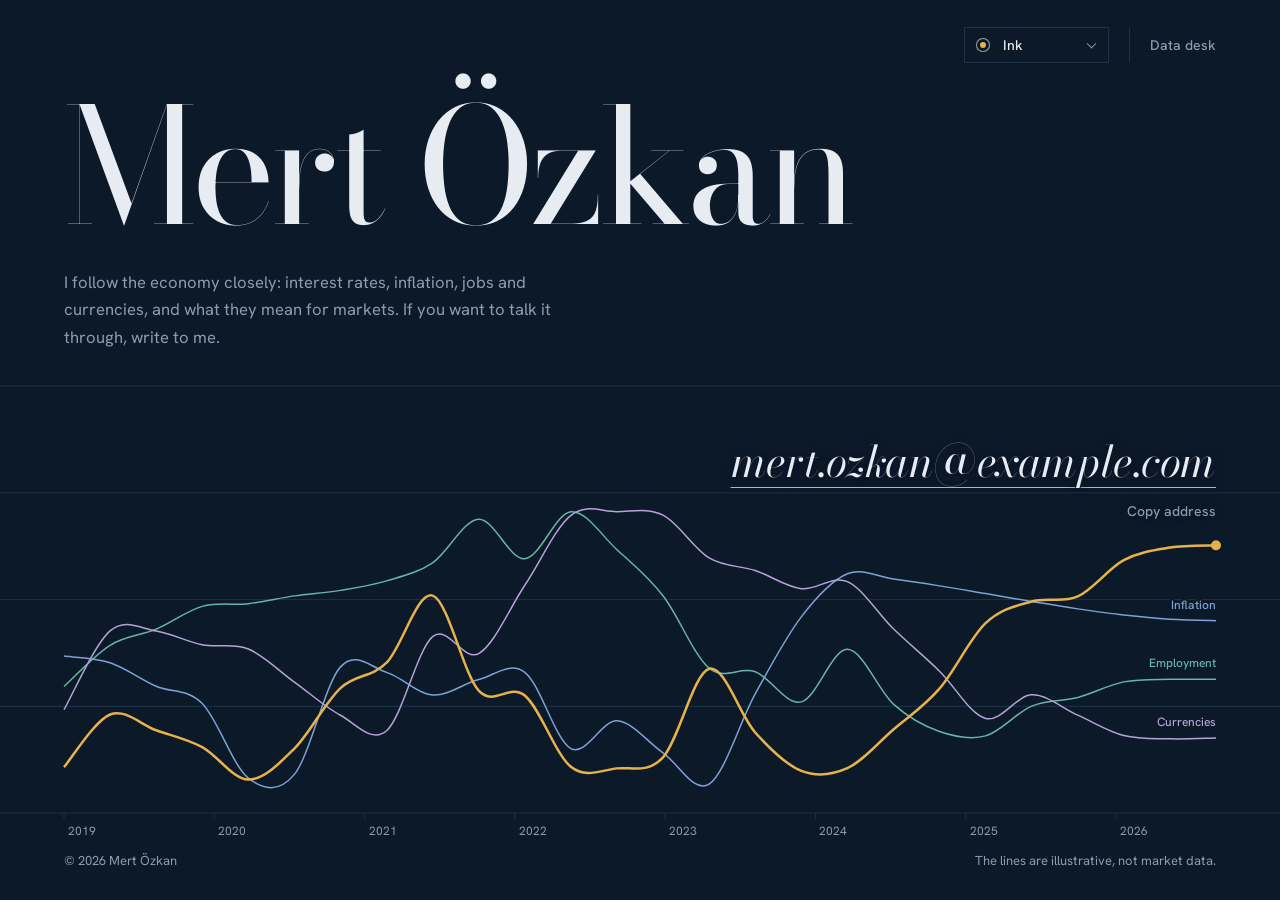
==== index.html @ 4579e4d0 "Add four themes (Pink paper, Weekly, Phosphor, Blueprint) and a theme dropdown Co-Authored-By: Claud" ====
<!DOCTYPE html>
<html lang="en">
<head>
<meta charset="utf-8">
<meta name="viewport" content="width=device-width, initial-scale=1">
<meta name="color-scheme" content="dark light">
<meta name="theme-color" content="#0c1929" id="theme-color">
<title>Mert Özkan</title>
<meta name="description" content="Mert Özkan follows economic trends and what they mean for markets. Write to mert.ozkan@example.com.">
<link rel="preconnect" href="https://fonts.googleapis.com">
<link rel="preconnect" href="https://fonts.gstatic.com" crossorigin>
<link href="https://fonts.googleapis.com/css2?family=Bodoni+Moda:ital,opsz,wght@0,6..96,400..600;1,6..96,400..600&family=Hanken+Grotesk:wght@400;500&family=Schibsted+Grotesk:wght@400..700&family=IBM+Plex+Mono:wght@400;500&family=Newsreader:ital,opsz,wght@0,6..72,400..600;1,6..72,400..600&family=Libre+Franklin:wght@400..800&family=JetBrains+Mono:wght@400..600&family=Archivo:wght@400..800&display=swap" rel="stylesheet">
<style>
  :root {
    --bg: #0c1929;
    --grid: #1d3149;
    --text: #e7ecf3;
    --muted: #8b9cb2;
    --gold: #e8b24a;
    --blue: #7da2d3;
    --teal: #66b5a8;
    --lilac: #b4a4d6;
    --gutter: clamp(20px, 5vw, 64px);

    /* Type and line character, overridden per theme */
    --body: "Hanken Grotesk", system-ui, -apple-system, "Segoe UI", sans-serif;
    --display: "Bodoni Moda", Didot, "Bodoni 72", Georgia, serif;
    --name-size: clamp(3rem, 13vw, 10rem);
    --name-weight: 400;
    --name-tracking: -0.03em;
    --name-opsz: "opsz" 96;
    --email-size: clamp(1.5rem, 3.4vw, 2.75rem);
    --email-style: italic;
    --email-weight: 400;
    --email-tracking: -0.01em;
    --line-w: 1.5px;
    --line-w-main: 2.5px;
    --grid-dash: none;
  }

  /* Ledger: pale stone paper, grotesk type, cobalt signal line */
  :root[data-look="ledger"] {
    --bg: #edf0ee;
    --grid: #d2d9d6;
    --text: #0f1e1b;
    --muted: #52625c;
    --gold: #2540d9;
    --blue: #7e5f45;
    --teal: #1f7466;
    --lilac: #74468a;
    --display: "Schibsted Grotesk", "Hanken Grotesk", system-ui, sans-serif;
    --name-size: clamp(3rem, 12.5vw, 9.5rem);
    --name-weight: 600;
    --name-tracking: -0.05em;
    --name-opsz: normal;
    --email-size: clamp(1.4rem, 3vw, 2.4rem);
    --email-style: normal;
    --email-weight: 500;
    --email-tracking: -0.025em;
    --line-w: 1.5px;
    --line-w-main: 3px;
  }

  /* Terminal: black screen, amber signal, monospace, sharp straight segments */
  :root[data-look="terminal"] {
    --bg: #0b0c0c;
    --grid: #262723;
    --text: #e8e6df;
    --muted: #8f8d83;
    --gold: #ffa028;
    --blue: #4db8d6;
    --teal: #6dbe7b;
    --lilac: #e0708c;
    --body: "IBM Plex Mono", ui-monospace, "Cascadia Mono", Consolas, monospace;
    --display: "IBM Plex Mono", ui-monospace, "Cascadia Mono", Consolas, monospace;
    --name-size: clamp(2.4rem, 10vw, 8rem);
    --name-weight: 500;
    --name-tracking: -0.05em;
    --name-opsz: normal;
    --email-size: clamp(1rem, 2.4vw, 1.9rem);
    --email-style: normal;
    --email-weight: 500;
    --email-tracking: -0.02em;
    --line-w: 1.25px;
    --line-w-main: 2px;
    --grid-dash: 2 5;
  }

  /* Pink paper: salmon newsprint, serif headline, claret signal (after the FT) */
  :root[data-look="pink"] {
    --bg: #fff1e5;
    --grid: #ead9c9;
    --text: #33302e;
    --muted: #665f5a;
    --gold: #990f3d;
    --blue: #0f5499;
    --teal: #0d7680;
    --lilac: #593380;
    --display: "Newsreader", Georgia, "Times New Roman", serif;
    --name-size: clamp(3rem, 13vw, 10rem);
    --name-weight: 500;
    --name-tracking: -0.035em;
    --name-opsz: "opsz" 72;
    --email-size: clamp(1.5rem, 3.4vw, 2.75rem);
    --email-style: italic;
    --email-weight: 400;
    --line-w: 1.5px;
    --line-w-main: 2.75px;
  }

  /* Weekly: cool blue-grey chart paper, heavy sans, red signal, straight lines (after The Economist) */
  :root[data-look="weekly"] {
    --bg: #dde8ee;
    --grid: #bccbd4;
    --text: #0d1417;
    --muted: #4a5a63;
    --gold: #e3120b;
    --blue: #006ba2;
    --teal: #1f7a6d;
    --lilac: #9a607f;
    --display: "Libre Franklin", "Hanken Grotesk", system-ui, sans-serif;
    --name-size: clamp(3rem, 12vw, 9.25rem);
    --name-weight: 800;
    --name-tracking: -0.055em;
    --name-opsz: normal;
    --email-size: clamp(1.4rem, 3vw, 2.4rem);
    --email-style: normal;
    --email-weight: 600;
    --email-tracking: -0.03em;
    --line-w: 1.75px;
    --line-w-main: 3px;
  }

  /* Phosphor: green screen on black, straight segments, dotted grid (after the trading terminal) */
  :root[data-look="phosphor"] {
    --bg: #040b06;
    --grid: #15281a;
    --text: #c9f2d2;
    --muted: #6f9a7b;
    --gold: #3dff7a;
    --blue: #4fd6c8;
    --teal: #9bd15b;
    --lilac: #ff6b6b;
    --body: "JetBrains Mono", ui-monospace, "Cascadia Mono", Consolas, monospace;
    --display: "JetBrains Mono", ui-monospace, "Cascadia Mono", Consolas, monospace;
    --name-size: clamp(2.3rem, 9.5vw, 7.5rem);
    --name-weight: 600;
    --name-tracking: -0.06em;
    --name-opsz: normal;
    --email-size: clamp(1rem, 2.3vw, 1.8rem);
    --email-style: normal;
    --email-weight: 500;
    --email-tracking: -0.03em;
    --line-w: 1.25px;
    --line-w-main: 2px;
    --grid-dash: 1 5;
  }

  /* Blueprint: cobalt drafting sheet, white ink, yellow signal */
  :root[data-look="blueprint"] {
    --bg: #1436c9;
    --grid: #3556da;
    --text: #f3f6ff;
    --muted: #bac7f7;
    --gold: #ffd84d;
    --blue: #ffffff;
    --teal: #8fe3ff;
    --lilac: #ffb3d1;
    --display: "Archivo", "Hanken Grotesk", system-ui, sans-serif;
    --name-size: clamp(3rem, 12.5vw, 9.5rem);
    --name-weight: 700;
    --name-tracking: -0.045em;
    --name-opsz: normal;
    --email-size: clamp(1.4rem, 3vw, 2.4rem);
    --email-style: normal;
    --email-weight: 600;
    --email-tracking: -0.025em;
    --line-w: 1.5px;
    --line-w-main: 3px;
    --grid-dash: 6 6;
  }

  * { box-sizing: border-box; }
  html { background: var(--bg); transition: background-color 0.4s ease; }
  body {
    margin: 0;
    min-height: 100svh;
    display: grid;
    grid-template-rows: auto 1fr auto;
    background: var(--bg);
    color: var(--text);
    font-family: var(--body);
    -webkit-font-smoothing: antialiased;
    transition: background-color 0.4s ease, color 0.4s ease;
  }

  header {
    padding: clamp(16px, 3vh, 28px) var(--gutter) 0;
  }
  .themes {
    display: flex;
    justify-content: flex-end;
    gap: 4px 20px;
    margin-bottom: clamp(12px, 3vh, 32px);
  }
  .themes { align-items: center; }
  .pick { position: relative; display: inline-flex; align-items: center; }
  .pick select {
    appearance: none;
    -webkit-appearance: none;
    padding: 8px 36px 8px 38px;
    background: transparent;
    border: 1px solid var(--grid);
    border-radius: 0;
    color: var(--text);
    font: 500 0.875rem var(--body);
    cursor: pointer;
    transition: border-color 0.2s ease;
  }
  .pick select:hover { border-color: var(--muted); }
  .pick select option { background: var(--bg); color: var(--text); }
  .pick i { position: absolute; left: 12px; pointer-events: none; }
  .pick::after {
    content: "";
    position: absolute;
    right: 14px;
    top: 50%;
    width: 6px;
    height: 6px;
    border: solid var(--muted);
    border-width: 0 1.5px 1.5px 0;
    transform: translateY(-70%) rotate(45deg);
    pointer-events: none;
  }
  .themes a {
    padding: 8px 0 8px 20px;
    border-left: 1px solid var(--grid);
    color: var(--muted);
    font: 500 0.875rem var(--body);
    text-decoration: none;
  }
  .themes a:hover { color: var(--text); }
  .themes i {
    width: 14px;
    height: 14px;
    border-radius: 50%;
    background: var(--sw-bg);
    box-shadow: inset 0 0 0 1px var(--muted), inset 0 0 0 4px var(--sw-bg), inset 0 0 0 14px var(--sw-ac);
  }
  h1 {
    margin: 0;
    font-family: var(--display);
    font-weight: var(--name-weight);
    font-size: var(--name-size);
    line-height: 0.95;
    letter-spacing: var(--name-tracking);
    font-optical-sizing: auto;
    font-variation-settings: var(--name-opsz);
  }
  .intro {
    margin: clamp(18px, 3vh, 32px) 0 0;
    max-width: 34rem;
    font-size: clamp(1rem, 1.3vw, 1.15rem);
    line-height: 1.65;
    color: var(--muted);
  }

  .chart {
    position: relative;
    min-height: 340px;
    margin-top: clamp(12px, 3vh, 32px);
  }
  .chart svg {
    position: absolute;
    inset: 0;
    width: 100%;
    height: 100%;
    overflow: visible;
  }

  .gridline { stroke: var(--grid); stroke-width: 1; stroke-dasharray: var(--grid-dash); }
  .tick { stroke: var(--grid); stroke-width: 1; }
  .tick-label {
    fill: var(--muted);
    font: 400 12px var(--body);
    font-variant-numeric: tabular-nums;
  }

  .series {
    transition: opacity 0.3s ease;
  }
  .series path {
    fill: none;
    stroke-width: var(--line-w);
    stroke-linejoin: round;
    stroke-dasharray: 1;
    stroke-dashoffset: 1;
    animation: draw 2.4s cubic-bezier(0.55, 0.05, 0.2, 1) forwards;
    animation-delay: var(--delay);
  }
  .series.gold path { stroke-width: var(--line-w-main); animation-duration: 2.7s; }
  .series-label {
    font: 500 12px var(--body);
    text-anchor: end;
    paint-order: stroke;
    stroke: var(--bg);
    stroke-width: 4px;
    stroke-linejoin: round;
    opacity: 0;
    animation: fade 0.8s ease forwards;
    animation-delay: 2s;
  }
  .chart.dim .series:not(.hot) { opacity: 0.22; }

  .now-dot { fill: var(--gold); opacity: 0; animation: fade 0.4s ease forwards 2.9s; }
  .now-ring {
    fill: none;
    stroke: var(--gold);
    stroke-width: 1.5;
    opacity: 0;
    transform-box: fill-box;
    transform-origin: center;
    animation: ring 1.6s ease-out forwards 2.9s;
  }

  .contact {
    position: absolute;
    right: var(--gutter);
    text-align: right;
    opacity: 0;
    animation: rise 0.9s ease forwards 2.9s;
  }
  .email {
    display: inline-block;
    font-family: var(--display);
    font-style: var(--email-style);
    font-weight: var(--email-weight);
    font-size: var(--email-size);
    line-height: 1.15;
    letter-spacing: var(--email-tracking);
    color: var(--text);
    text-decoration: underline;
    text-decoration-color: var(--gold);
    text-decoration-thickness: 1px;
    text-underline-offset: 0.22em;
    text-shadow: 0 0 12px var(--bg), 0 0 4px var(--bg);
    transition: text-decoration-thickness 0.2s ease, color 0.2s ease;
  }
  .email:hover { color: var(--gold); text-decoration-thickness: 2px; }
  .copy {
    display: block;
    margin: 10px 0 0 auto;
    padding: 6px 0;
    background: none;
    border: 0;
    color: var(--muted);
    font: 500 0.875rem var(--body);
    cursor: pointer;
    text-shadow: 0 0 8px var(--bg);
  }
  .copy:hover { color: var(--text); }

  a:focus-visible, button:focus-visible, select:focus-visible {
    outline: 2px solid var(--gold);
    outline-offset: 4px;
    border-radius: 2px;
  }

  footer {
    display: flex;
    flex-wrap: wrap;
    justify-content: space-between;
    gap: 6px 24px;
    padding: 4px var(--gutter) clamp(20px, 3.5vh, 32px);
    color: var(--muted);
    font-size: 0.8125rem;
  }

  /* Briefly switches animations off so a theme change can replay the reveal */
  .replay, .replay * { animation: none !important; }

  @keyframes draw { to { stroke-dashoffset: 0; } }
  @keyframes fade { to { opacity: 1; } }
  @keyframes rise {
    from { opacity: 0; transform: translateY(8px); }
    to { opacity: 1; transform: none; }
  }
  @keyframes ring {
    0% { opacity: 0.9; transform: scale(1); }
    100% { opacity: 0; transform: scale(4.5); }
  }

  @media (prefers-reduced-motion: reduce) {
    .series path { animation: none; stroke-dashoffset: 0; }
    .series-label, .now-dot, .contact { animation: none; opacity: 1; }
    .now-ring { animation: none; opacity: 0; }
    .series, .email { transition: none; }
  }
</style>
</head>
<body>
  <header>
    <nav class="themes" id="themes" aria-label="Theme">
      <label class="pick" for="theme-select">
        <span class="sr-only" style="position:absolute;width:1px;height:1px;overflow:hidden;clip:rect(0 0 0 0)">Theme</span>
        <i id="swatch"></i>
        <select id="theme-select">
          <option value="ink">Ink</option>
          <option value="ledger">Ledger</option>
          <option value="terminal">Terminal</option>
          <option value="pink">Pink paper</option>
          <option value="weekly">Weekly</option>
          <option value="phosphor">Phosphor</option>
          <option value="blueprint">Blueprint</option>
        </select>
      </label>
      <a href="desk.html">Data desk</a>
    </nav>
    <h1>Mert Özkan</h1>
    <p class="intro">I follow the economy closely: interest rates, inflation, jobs and currencies, and what they mean for markets. If you want to talk it through, write to me.</p>
  </header>

  <main class="chart" id="chart">
    <svg id="svg" aria-hidden="true" focusable="false"></svg>
    <div class="contact" id="contact">
      <a class="email" href="mailto:mert.ozkan@example.com">mert.ozkan@example.com</a>
      <button class="copy" id="copy" type="button">Copy address</button>
      <span class="sr-only" id="status" role="status" aria-live="polite" style="position:absolute;width:1px;height:1px;overflow:hidden;clip:rect(0 0 0 0)"></span>
    </div>
  </main>

  <footer>
    <span>© 2026 Mert Özkan</span>
    <span>The lines are illustrative, not market data.</span>
  </footer>

<script>
(() => {
  const NS = "http://www.w3.org/2000/svg";
  const chart = document.getElementById("chart");
  const svg = document.getElementById("svg");
  const contact = document.getElementById("contact");
  const N = 93;                     // months, Jan 2019 to Sep 2026 (drives the year ticks)
  const K = 26;                     // control points per line, so the curves stay calm
  const START_YEAR = 2019;

  function rng(seed) {
    return () => {
      seed |= 0; seed = (seed + 0x6d2b79f5) | 0;
      let t = Math.imul(seed ^ (seed >>> 15), 1 | seed);
      t = (t + Math.imul(t ^ (t >>> 7), 61 | t)) ^ t;
      return ((t ^ (t >>> 14)) >>> 0) / 4294967296;
    };
  }
  const smooth = (a, b, x) => { const t = Math.min(1, Math.max(0, (x - a) / (b - a))); return t * t * (3 - 2 * t); };

  // Each series is a mean-reverting walk, scaled into [lo, hi] and steered to a fixed end level.
  function makeSeries(seed, lo, hi, end) {
    const r = rng(seed);
    let v = 0, raw = [];
    for (let i = 0; i < K; i++) { v += (r() - 0.5) * 0.9 - v * 0.1; raw.push(v); }
    const min = Math.min(...raw), max = Math.max(...raw);
    return raw.map((n, i) => {
      const x = i / (K - 1);
      let y = lo + ((n - min) / (max - min)) * (hi - lo);
      y += Math.max(0, 0.44 - y) * smooth(0.45, 0.6, x) * (end > 0.4 ? 1 : 0); // keep right side clear for the email
      return y * (1 - smooth(0.62, 1, x)) + end * smooth(0.62, 1, x);
    });
  }

  const series = [
    { name: "Inflation",  color: "var(--blue)",  data: makeSeries(11, 0.25, 0.95, 0.56), delay: 0 },
    { name: "Employment", color: "var(--teal)",  data: makeSeries(29, 0.3, 0.95, 0.70),  delay: 0.15 },
    { name: "Currencies", color: "var(--lilac)", data: makeSeries(47, 0.2, 0.95, 0.84),  delay: 0.3 },
    { name: "",           color: "var(--gold)",  data: makeSeries(83, 0.5, 0.95, 0.38),  delay: 0.5, gold: true }
  ];

  function el(name, attrs, parent) {
    const e = document.createElementNS(NS, name);
    for (const k in attrs) e.setAttribute(k, attrs[k]);
    if (parent) parent.appendChild(e);
    return e;
  }

  // Catmull-Rom spline converted to cubic Béziers, or straight segments for the Terminal theme.
  function pathFrom(pts) {
    if (shape === "linear") return "M" + pts.map(p => p[0].toFixed(1) + "," + p[1].toFixed(1)).join("L");
    let d = `M${pts[0][0]},${pts[0][1]}`;
    for (let i = 0; i < pts.length - 1; i++) {
      const p0 = pts[i - 1] || pts[i], p1 = pts[i], p2 = pts[i + 1], p3 = pts[i + 2] || p2;
      const c1 = [p1[0] + (p2[0] - p0[0]) / 6, p1[1] + (p2[1] - p0[1]) / 6];
      const c2 = [p2[0] - (p3[0] - p1[0]) / 6, p2[1] - (p3[1] - p1[1]) / 6];
      d += `C${c1[0].toFixed(1)},${c1[1].toFixed(1)} ${c2[0].toFixed(1)},${c2[1].toFixed(1)} ${p2[0].toFixed(1)},${p2[1].toFixed(1)}`;
    }
    return d;
  }

  // Build static structure once; geometry is applied in layout().
  const gridG = el("g", {}, svg);
  const tickG = el("g", {}, svg);
  const els = series.map(s => {
    const g = el("g", { class: "series" + (s.gold ? " gold" : "") }, svg);
    g.style.setProperty("--delay", s.delay + "s");
    const p = el("path", { pathLength: 1, stroke: s.color }, g);
    const label = s.name ? el("text", { class: "series-label", fill: s.color }, g) : null;
    if (label) label.textContent = s.name;
    return { g, p, label };
  });
  const ring = el("circle", { class: "now-ring", r: 5 }, svg);
  const dot = el("circle", { class: "now-dot", r: 5 }, svg);

  let geo = [];
  let shape = "smooth";

  function layout() {
    const W = chart.clientWidth, H = chart.clientHeight;
    const g = Math.max(20, Math.min(64, window.innerWidth * 0.05));
    const top = 8, bottom = H - 34;
    const x0 = g, x1 = W - g;
    svg.setAttribute("viewBox", `0 0 ${W} ${H}`);

    gridG.replaceChildren();
    for (let i = 0; i <= 4; i++) {
      const y = top + (bottom - top) * (i / 4);
      el("line", { class: "gridline", x1: 0, x2: W, y1: y, y2: y }, gridG);
    }

    tickG.replaceChildren();
    for (let k = 0; k * 12 < N; k++) {
      const x = x0 + (x1 - x0) * (k * 12) / (N - 1);
      el("line", { class: "tick", x1: x, x2: x, y1: bottom, y2: bottom + 6 }, tickG);
      const t = el("text", { class: "tick-label", x: x + 4, y: bottom + 22 }, tickG);
      t.textContent = START_YEAR + k;
    }

    geo = series.map((s, i) => {
      const pts = s.data.map((v, j) => [x0 + (x1 - x0) * j / (K - 1), top + v * (bottom - top - 8)]);
      els[i].p.setAttribute("d", pathFrom(pts));
      const end = pts[pts.length - 1];
      if (els[i].label) { els[i].label.setAttribute("x", end[0]); els[i].label.setAttribute("y", end[1] - 12); }
      return pts;
    });

    const gold = geo[geo.length - 1], end = gold[gold.length - 1];
    for (const c of [dot, ring]) { c.setAttribute("cx", end[0]); c.setAttribute("cy", end[1]); }
    contact.style.bottom = (H - end[1] + 20) + "px";
  }

  // Dim the other lines when the pointer is near one of them.
  chart.addEventListener("pointermove", e => {
    if (e.target.closest(".contact")) return clear();
    const box = svg.getBoundingClientRect();
    const px = e.clientX - box.left, py = e.clientY - box.top;
    let best = -1, bestD = 26;
    geo.forEach((pts, i) => {
      let j = 0;
      while (j < pts.length - 2 && pts[j + 1][0] < px) j++;
      const a = pts[j], b = pts[j + 1];
      const t = Math.min(1, Math.max(0, (px - a[0]) / (b[0] - a[0])));
      const d = Math.abs(a[1] + (b[1] - a[1]) * t - py);
      if (d < bestD) { bestD = d; best = i; }
    });
    els.forEach((o, i) => o.g.classList.toggle("hot", i === best));
    chart.classList.toggle("dim", best >= 0);
  });
  function clear() { chart.classList.remove("dim"); els.forEach(o => o.g.classList.remove("hot")); }
  chart.addEventListener("pointerleave", clear);

  new ResizeObserver(layout).observe(chart);
  layout();

  // Themes
  const THEMES = {
    ink:       { shape: "smooth", color: "#0c1929", ac: "#e8b24a" },
    ledger:    { shape: "smooth", color: "#edf0ee", ac: "#2540d9", light: true },
    terminal:  { shape: "linear", color: "#0b0c0c", ac: "#ffa028" },
    pink:      { shape: "smooth", color: "#fff1e5", ac: "#990f3d", light: true },
    weekly:    { shape: "linear", color: "#dde8ee", ac: "#e3120b", light: true },
    phosphor:  { shape: "linear", color: "#040b06", ac: "#3dff7a" },
    blueprint: { shape: "smooth", color: "#1436c9", ac: "#ffd84d" }
  };
  const root = document.documentElement;
  const select = document.getElementById("theme-select");
  const swatch = document.getElementById("swatch");
  const themeColor = document.getElementById("theme-color");
  const saved = (() => { try { return localStorage.getItem("theme"); } catch { return null; } })();

  function setTheme(name, replay) {
    if (!THEMES[name]) name = "ink";
    root.dataset.look = name;
    root.style.colorScheme = THEMES[name].light ? "light" : "dark";
    if (themeColor) themeColor.content = THEMES[name].color;
    shape = THEMES[name].shape;
    select.value = name;
    swatch.style.setProperty("--sw-bg", THEMES[name].color);
    swatch.style.setProperty("--sw-ac", THEMES[name].ac);
    layout();
    if (replay) {
      chart.classList.add("replay");
      void chart.offsetWidth;
      chart.classList.remove("replay");
    }
  }
  select.addEventListener("change", () => {
    setTheme(select.value, true);
    try { localStorage.setItem("theme", select.value); } catch {}
  });
  setTheme(location.hash.slice(1) || saved || "ink", false);

  // Copy address
  const copyBtn = document.getElementById("copy");
  const status = document.getElementById("status");
  const address = "mert.ozkan@example.com";
  let timer;
  copyBtn.addEventListener("click", async () => {
    try {
      await navigator.clipboard.writeText(address);
    } catch {
      const t = document.createElement("textarea");
      t.value = address; document.body.appendChild(t); t.select();
      try { document.execCommand("copy"); } finally { t.remove(); }
    }
    copyBtn.textContent = "Copied";
    status.textContent = "Email address copied";
    clearTimeout(timer);
    timer = setTimeout(() => { copyBtn.textContent = "Copy address"; status.textContent = ""; }, 2000);
  });
})();
</script>
</body>
</html>
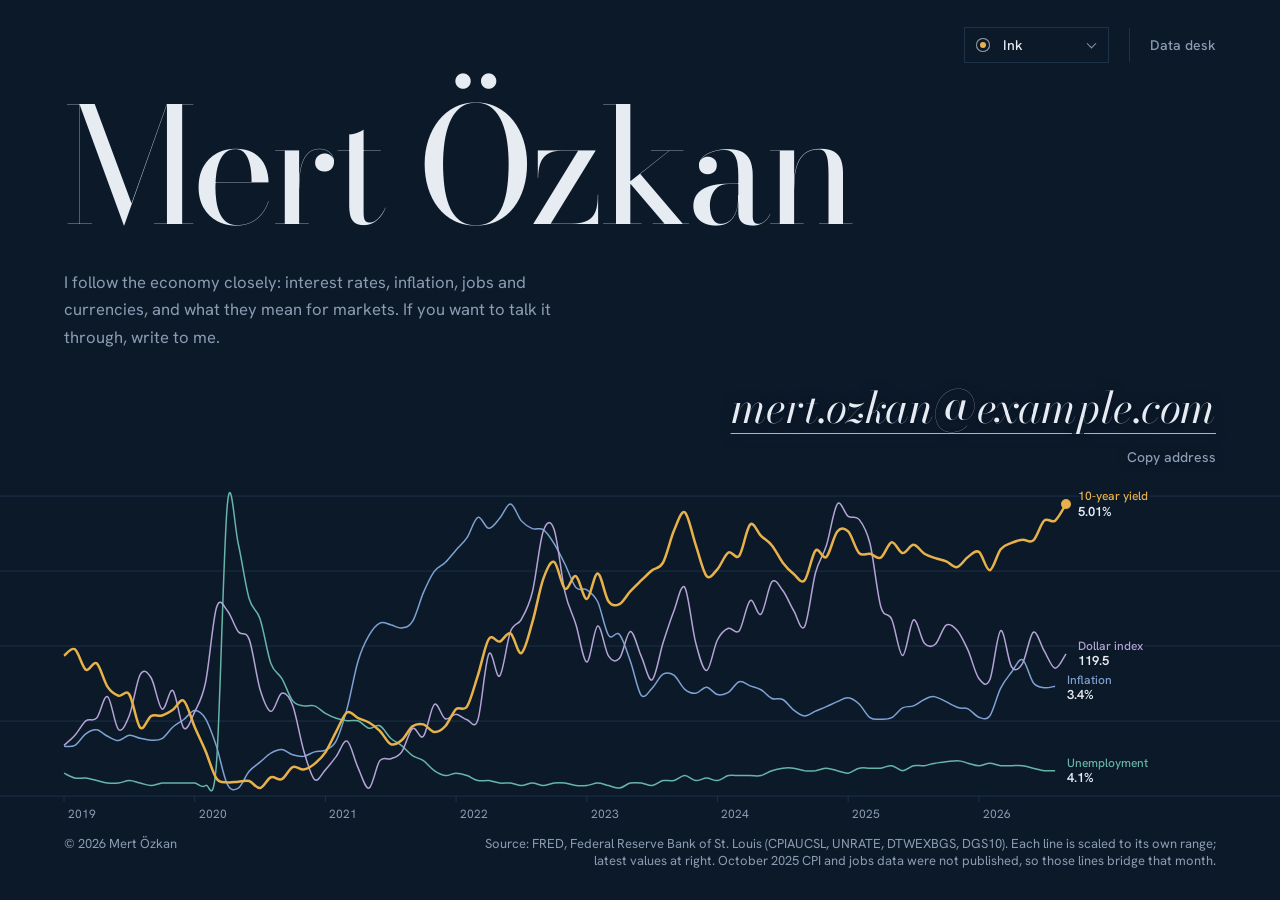
==== commit d5be470e: "Real FRED data on the front page, shared themes and animated range on the data desk - Front page lin" ====
--- a/index.html
+++ b/index.html
@@ -267,7 +267,7 @@
 
   .chart {
     position: relative;
-    min-height: 340px;
+    min-height: 400px;
     margin-top: clamp(12px, 3vh, 32px);
   }
   .chart svg {
@@ -301,7 +301,8 @@
   .series.gold path { stroke-width: var(--line-w-main); animation-duration: 2.7s; }
   .series-label {
     font: 500 12px var(--body);
-    text-anchor: end;
+    font-variant-numeric: tabular-nums;
+    text-anchor: start;
     paint-order: stroke;
     stroke: var(--bg);
     stroke-width: 4px;
@@ -310,7 +311,26 @@
     animation: fade 0.8s ease forwards;
     animation-delay: 2s;
   }
+  .series-label .val { fill: var(--text); font-weight: 600; font-size: 13px; }
   .chart.dim .series:not(.hot) { opacity: 0.22; }
+  .tag { opacity: 0; pointer-events: none; transition: opacity 0.15s ease; }
+  .tag.on { opacity: 1; }
+  .tag text {
+    fill: var(--text);
+    font: 500 12px var(--body);
+    font-variant-numeric: tabular-nums;
+    paint-order: stroke;
+    stroke: var(--bg);
+    stroke-width: 5px;
+    stroke-linejoin: round;
+  }
+  .tag circle { stroke: var(--bg); stroke-width: 2px; }
+
+  /* The four newer themes let the name and the chart carry the page: no introduction text */
+  :root[data-look="pink"] .intro,
+  :root[data-look="weekly"] .intro,
+  :root[data-look="phosphor"] .intro,
+  :root[data-look="blueprint"] .intro { display: none; }
 
   .now-dot { fill: var(--gold); opacity: 0; animation: fade 0.4s ease forwards 2.9s; }
   .now-ring {
@@ -325,6 +345,7 @@
 
   .contact {
     position: absolute;
+    top: 4px;
     right: var(--gutter);
     text-align: right;
     opacity: 0;
@@ -366,6 +387,8 @@
     border-radius: 2px;
   }
 
+  footer > span:last-child { max-width: 46rem; text-align: right; }
+  @media (max-width: 700px) { footer > span:last-child { text-align: left; } }
   footer {
     display: flex;
     flex-wrap: wrap;
@@ -431,7 +454,7 @@
 
   <footer>
     <span>© 2026 Mert Özkan</span>
-    <span>The lines are illustrative, not market data.</span>
+    <span>Source: FRED, Federal Reserve Bank of St. Louis (CPIAUCSL, UNRATE, DTWEXBGS, DGS10). Each line is scaled to its own range; latest values at right. October 2025 CPI and jobs data were not published, so those lines bridge that month.</span>
   </footer>
 
 <script>
@@ -440,40 +463,28 @@
   const chart = document.getElementById("chart");
   const svg = document.getElementById("svg");
   const contact = document.getElementById("contact");
-  const N = 93;                     // months, Jan 2019 to Sep 2026 (drives the year ticks)
-  const K = 26;                     // control points per line, so the curves stay calm
-  const START_YEAR = 2019;
-
-  function rng(seed) {
-    return () => {
-      seed |= 0; seed = (seed + 0x6d2b79f5) | 0;
-      let t = Math.imul(seed ^ (seed >>> 15), 1 | seed);
-      t = (t + Math.imul(t ^ (t >>> 7), 61 | t)) ^ t;
-      return ((t ^ (t >>> 14)) >>> 0) / 4294967296;
-    };
-  }
-  const smooth = (a, b, x) => { const t = Math.min(1, Math.max(0, (x - a) / (b - a))); return t * t * (3 - 2 * t); };
-
-  // Each series is a mean-reverting walk, scaled into [lo, hi] and steered to a fixed end level.
-  function makeSeries(seed, lo, hi, end) {
-    const r = rng(seed);
-    let v = 0, raw = [];
-    for (let i = 0; i < K; i++) { v += (r() - 0.5) * 0.9 - v * 0.1; raw.push(v); }
-    const min = Math.min(...raw), max = Math.max(...raw);
-    return raw.map((n, i) => {
-      const x = i / (K - 1);
-      let y = lo + ((n - min) / (max - min)) * (hi - lo);
-      y += Math.max(0, 0.44 - y) * smooth(0.45, 0.6, x) * (end > 0.4 ? 1 : 0); // keep right side clear for the email
-      return y * (1 - smooth(0.62, 1, x)) + end * smooth(0.62, 1, x);
-    });
-  }
-
+  // Real monthly data from FRED, Jan 2019 to Sep 2026 (see the footer for series and caveats).
+  const DATA = {"start":"2019-01","n":93,"y10":[2.63,2.73,2.41,2.51,2.14,2.0,2.02,1.5,1.68,1.69,1.78,1.92,1.51,1.13,0.7,0.64,0.65,0.66,0.55,0.72,0.69,0.88,0.84,0.93,1.11,1.44,1.74,1.65,1.58,1.45,1.24,1.3,1.52,1.55,1.43,1.52,1.79,1.83,2.32,2.89,2.85,2.98,2.67,3.15,3.83,4.1,3.68,3.88,3.52,3.92,3.48,3.44,3.64,3.81,3.97,4.09,4.59,4.88,4.37,3.88,3.99,4.25,4.2,4.69,4.51,4.36,4.09,3.91,3.81,4.28,4.18,4.58,4.58,4.24,4.23,4.17,4.41,4.24,4.37,4.23,4.16,4.11,4.02,4.18,4.26,3.97,4.3,4.4,4.45,4.44,4.75,4.75,5.01],"cpi":[1.49,1.52,1.88,2.0,1.8,1.67,1.83,1.74,1.68,1.73,2.09,2.32,2.6,2.34,1.49,0.31,0.2,0.72,1.0,1.28,1.39,1.23,1.18,1.32,1.37,1.67,2.67,4.13,4.92,5.3,5.25,5.15,5.35,6.24,6.9,7.17,7.56,7.94,8.57,8.23,8.54,8.98,8.46,8.22,8.19,7.76,7.12,6.4,6.33,5.96,4.92,4.95,4.13,3.07,3.29,3.72,3.69,3.25,3.13,3.32,3.09,3.16,3.49,3.36,3.24,2.97,2.94,2.61,2.43,2.58,2.72,2.87,2.99,2.8,2.38,2.33,2.38,2.68,2.74,2.94,3.02,null,2.7,2.65,2.39,2.43,3.29,3.78,4.17,3.46,3.3,3.35,null],"un":[4.0,3.8,3.8,3.7,3.6,3.6,3.7,3.6,3.5,3.6,3.6,3.6,3.6,3.5,4.4,14.8,13.2,11.0,10.2,8.4,7.8,6.9,6.7,6.7,6.4,6.2,6.1,6.1,5.8,5.9,5.4,5.1,4.7,4.5,4.1,3.9,4.0,3.9,3.7,3.7,3.6,3.6,3.5,3.6,3.5,3.6,3.6,3.5,3.5,3.6,3.5,3.4,3.6,3.6,3.5,3.7,3.7,3.9,3.7,3.8,3.7,3.9,3.9,3.9,3.9,4.1,4.2,4.2,4.1,4.1,4.2,4.1,4.0,4.2,4.2,4.2,4.3,4.1,4.3,4.3,4.4,null,4.5,4.4,4.3,4.4,4.3,4.3,4.3,4.2,4.1,4.1,null],"usd":[113.55,114.2,115.14,115.33,116.73,114.58,115.49,118.16,117.95,115.91,117.12,114.67,115.73,117.66,122.53,122.33,120.95,120.46,117.21,115.76,116.95,116.14,113.23,111.32,111.95,112.83,113.82,112.08,110.76,112.55,112.67,113.11,114.64,114.13,116.21,115.28,115.57,115.22,115.22,119.49,118.07,120.97,121.77,123.53,127.51,127.62,123.52,121.43,118.98,121.33,119.36,119.22,120.97,119.36,117.82,120.22,122.31,123.84,120.24,118.42,120.43,121.18,121.02,122.99,122.1,124.21,123.64,122.33,121.29,124.8,126.58,129.28,128.48,128.28,126.71,122.59,121.77,119.41,121.72,120.21,120.14,121.39,121.05,119.75,117.9,117.82,121.03,118.67,118.88,120.92,119.7,118.57,119.51],"asof":"2026-09-18"};
+  const N = DATA.n;
+  const START_YEAR = +DATA.start.slice(0, 4);
+  const MON = ["Jan", "Feb", "Mar", "Apr", "May", "Jun", "Jul", "Aug", "Sep", "Oct", "Nov", "Dec"];
+  const monthLabel = i => { const m = +DATA.start.slice(5) - 1 + i; return MON[m % 12] + " " + (START_YEAR + Math.floor(m / 12)); };
+
+  // Each line is one real series, scaled to its own low and high so all four share the chart.
+  function mk(name, key, unit, dec, color, delay, gold) {
+    const raw = DATA[key], vals = raw.filter(v => v !== null);
+    const lo = Math.min(...vals), hi = Math.max(...vals);
+    const pts = [];
+    raw.forEach((v, i) => { if (v !== null) pts.push({ i, v, u: (v - lo) / (hi - lo) }); });
+    return { name, unit, dec, color, delay, gold, pts };
+  }
   const series = [
-    { name: "Inflation",  color: "var(--blue)",  data: makeSeries(11, 0.25, 0.95, 0.56), delay: 0 },
-    { name: "Employment", color: "var(--teal)",  data: makeSeries(29, 0.3, 0.95, 0.70),  delay: 0.15 },
-    { name: "Currencies", color: "var(--lilac)", data: makeSeries(47, 0.2, 0.95, 0.84),  delay: 0.3 },
-    { name: "",           color: "var(--gold)",  data: makeSeries(83, 0.5, 0.95, 0.38),  delay: 0.5, gold: true }
+    mk("Inflation",      "cpi", "%", 1, "var(--blue)",  0),
+    mk("Unemployment",   "un",  "%", 1, "var(--teal)",  0.15),
+    mk("Dollar index",   "usd", "",  1, "var(--lilac)", 0.3),
+    mk("10-year yield",  "y10", "%", 2, "var(--gold)",  0.5, true)
   ];
+  const valueText = (s, p) => p.v.toFixed(s.dec) + s.unit;
 
   function el(name, attrs, parent) {
     const e = document.createElementNS(NS, name);
@@ -482,10 +493,10 @@
     return e;
   }
 
-  // Catmull-Rom spline converted to cubic Béziers, or straight segments for the Terminal theme.
+  // Catmull-Rom spline converted to cubic Béziers, or straight segments for the linear themes.
   function pathFrom(pts) {
     if (shape === "linear") return "M" + pts.map(p => p[0].toFixed(1) + "," + p[1].toFixed(1)).join("L");
-    let d = `M${pts[0][0]},${pts[0][1]}`;
+    let d = `M${pts[0][0].toFixed(1)},${pts[0][1].toFixed(1)}`;
     for (let i = 0; i < pts.length - 1; i++) {
       const p0 = pts[i - 1] || pts[i], p1 = pts[i], p2 = pts[i + 1], p3 = pts[i + 2] || p2;
       const c1 = [p1[0] + (p2[0] - p0[0]) / 6, p1[1] + (p2[1] - p0[1]) / 6];
@@ -502,12 +513,21 @@
     const g = el("g", { class: "series" + (s.gold ? " gold" : "") }, svg);
     g.style.setProperty("--delay", s.delay + "s");
     const p = el("path", { pathLength: 1, stroke: s.color }, g);
-    const label = s.name ? el("text", { class: "series-label", fill: s.color }, g) : null;
-    if (label) label.textContent = s.name;
-    return { g, p, label };
+    const label = el("text", { class: "series-label" }, g);
+    const nm = el("tspan", { fill: s.color }, label);
+    nm.textContent = s.name;
+    const val = el("tspan", { class: "val", dy: "1.2em" }, label);
+    val.textContent = valueText(s, s.pts[s.pts.length - 1]);
+    return { g, p, label, nm, val };
   });
   const ring = el("circle", { class: "now-ring", r: 5 }, svg);
   const dot = el("circle", { class: "now-dot", r: 5 }, svg);
+  const tag = el("g", { class: "tag" }, svg);
+  const tagDot = el("circle", { r: 4.5 }, tag);
+  const tagTxt = el("text", { "text-anchor": "middle" }, tag);
+  svg.setAttribute("role", "img");
+  svg.setAttribute("aria-label", "Line chart, " + monthLabel(0) + " to " + monthLabel(N - 1) + ", each line scaled to its own range. Latest: " +
+    series.map(s => s.name + " " + valueText(s, s.pts[s.pts.length - 1])).join(", ") + ".");
 
   let geo = [];
   let shape = "smooth";
@@ -515,8 +535,11 @@
   function layout() {
     const W = chart.clientWidth, H = chart.clientHeight;
     const g = Math.max(20, Math.min(64, window.innerWidth * 0.05));
-    const top = 8, bottom = H - 34;
-    const x0 = g, x1 = W - g;
+    const labelW = Math.min(150, Math.max(96, W * 0.14));   // room to the right of the lines for the latest values
+    const top = Math.min(contact.offsetHeight + 28, H * 0.45), bottom = H - 34;
+    const x0 = g, x1 = W - g - labelW;
+    const X = i => x0 + (x1 - x0) * i / (N - 1);
+    const Y = u => top + 8 + (1 - u) * (bottom - top - 16);
     svg.setAttribute("viewBox", `0 0 ${W} ${H}`);
 
     gridG.replaceChildren();
@@ -527,44 +550,59 @@
 
     tickG.replaceChildren();
     for (let k = 0; k * 12 < N; k++) {
-      const x = x0 + (x1 - x0) * (k * 12) / (N - 1);
+      const x = X(k * 12);
       el("line", { class: "tick", x1: x, x2: x, y1: bottom, y2: bottom + 6 }, tickG);
       const t = el("text", { class: "tick-label", x: x + 4, y: bottom + 22 }, tickG);
       t.textContent = START_YEAR + k;
     }
 
     geo = series.map((s, i) => {
-      const pts = s.data.map((v, j) => [x0 + (x1 - x0) * j / (K - 1), top + v * (bottom - top - 8)]);
+      const pts = s.pts.map(p => [X(p.i), Y(p.u)]);
       els[i].p.setAttribute("d", pathFrom(pts));
-      const end = pts[pts.length - 1];
-      if (els[i].label) { els[i].label.setAttribute("x", end[0]); els[i].label.setAttribute("y", end[1] - 12); }
       return pts;
     });
 
+    // End labels: keep them apart if two lines finish close together.
+    const ends = geo.map((pts, i) => ({ i, x: pts[pts.length - 1][0], y: pts[pts.length - 1][1] })).sort((a, b) => a.y - b.y);
+    const ly = ends.map(e => e.y);
+    for (let k = 1; k < ly.length; k++) ly[k] = Math.max(ly[k], ly[k - 1] + 34);
+    ends.forEach((e, k) => {
+      const { label, nm, val } = els[e.i];
+      label.setAttribute("x", e.x + 12); label.setAttribute("y", ly[k] - 4);
+      nm.setAttribute("x", e.x + 12); val.setAttribute("x", e.x + 12);
+    });
+
     const gold = geo[geo.length - 1], end = gold[gold.length - 1];
     for (const c of [dot, ring]) { c.setAttribute("cx", end[0]); c.setAttribute("cy", end[1]); }
-    contact.style.bottom = (H - end[1] + 20) + "px";
-  }
-
-  // Dim the other lines when the pointer is near one of them.
+  }
+
+  // Dim the other lines when the pointer is near one of them, and read out the month under it.
   chart.addEventListener("pointermove", e => {
     if (e.target.closest(".contact")) return clear();
     const box = svg.getBoundingClientRect();
     const px = e.clientX - box.left, py = e.clientY - box.top;
-    let best = -1, bestD = 26;
+    let best = -1, bestD = 26, bestJ = 0;
     geo.forEach((pts, i) => {
+      if (px < pts[0][0] - 8 || px > pts[pts.length - 1][0] + 8) return;
       let j = 0;
       while (j < pts.length - 2 && pts[j + 1][0] < px) j++;
       const a = pts[j], b = pts[j + 1];
       const t = Math.min(1, Math.max(0, (px - a[0]) / (b[0] - a[0])));
       const d = Math.abs(a[1] + (b[1] - a[1]) * t - py);
-      if (d < bestD) { bestD = d; best = i; }
+      if (d < bestD) { bestD = d; best = i; bestJ = t > 0.5 ? j + 1 : j; }
     });
     els.forEach((o, i) => o.g.classList.toggle("hot", i === best));
     chart.classList.toggle("dim", best >= 0);
+    if (best < 0) { tag.classList.remove("on"); return; }
+    const p = geo[best][bestJ], s = series[best], w = Math.min(Math.max(p[0], 70), box.width - 70);
+    tagDot.setAttribute("cx", p[0]); tagDot.setAttribute("cy", p[1]); tagDot.setAttribute("fill", s.color);
+    tagTxt.setAttribute("x", w); tagTxt.setAttribute("y", p[1] - 14);
+    tagTxt.textContent = monthLabel(s.pts[bestJ].i) + "  " + valueText(s, s.pts[bestJ]);
+    tag.classList.add("on");
   });
-  function clear() { chart.classList.remove("dim"); els.forEach(o => o.g.classList.remove("hot")); }
+  function clear() { chart.classList.remove("dim"); tag.classList.remove("on"); els.forEach(o => o.g.classList.remove("hot")); }
   chart.addEventListener("pointerleave", clear);
+
 
   new ResizeObserver(layout).observe(chart);
   layout();
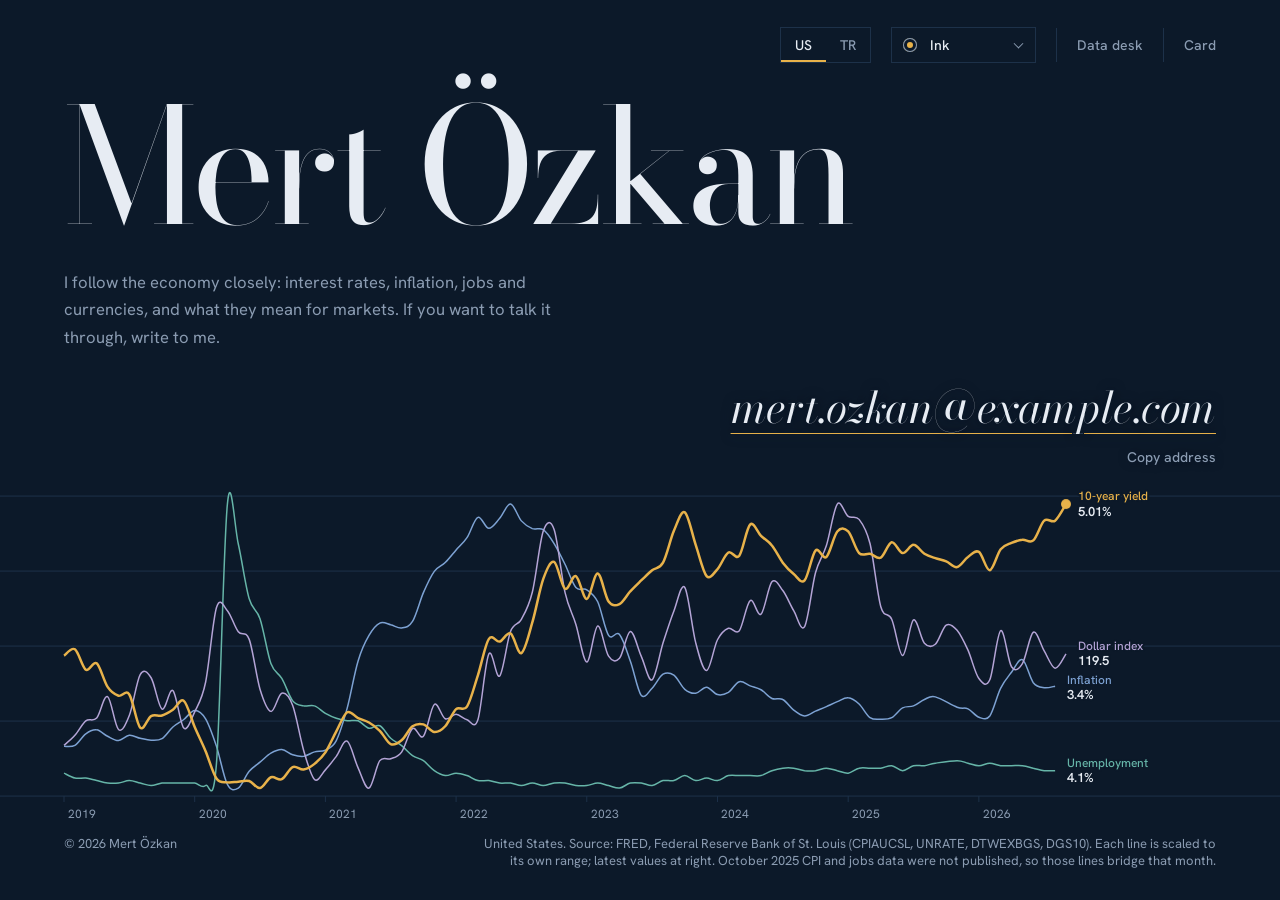
==== commit 7c67b934: "Add US/TR switch with one-time Coming soon note, and a digital business card page Co-Authored-By: Cl" ====
--- a/index.html
+++ b/index.html
@@ -10,6 +10,7 @@
 <link rel="preconnect" href="https://fonts.googleapis.com">
 <link rel="preconnect" href="https://fonts.gstatic.com" crossorigin>
 <link href="https://fonts.googleapis.com/css2?family=Bodoni+Moda:ital,opsz,wght@0,6..96,400..600;1,6..96,400..600&family=Hanken+Grotesk:wght@400;500&family=Schibsted+Grotesk:wght@400..700&family=IBM+Plex+Mono:wght@400;500&family=Newsreader:ital,opsz,wght@0,6..72,400..600;1,6..72,400..600&family=Libre+Franklin:wght@400..800&family=JetBrains+Mono:wght@400..600&family=Archivo:wght@400..800&display=swap" rel="stylesheet">
+<script>try{var t=location.hash.slice(1)||localStorage.getItem("theme");if(t)document.documentElement.dataset.look=t}catch(e){}</script>
 <style>
   :root {
     --bg: #0c1929;
@@ -200,9 +201,52 @@
   .themes {
     display: flex;
     justify-content: flex-end;
+    flex-wrap: wrap;
     gap: 4px 20px;
     margin-bottom: clamp(12px, 3vh, 32px);
   }
+  .country { position: relative; display: inline-flex; border: 1px solid var(--grid); }
+  .country button {
+    padding: 8px 14px;
+    background: none;
+    border: 0;
+    color: var(--muted);
+    font: 500 0.875rem var(--body);
+    cursor: pointer;
+    transition: color 0.2s ease;
+  }
+  .country button:hover { color: var(--text); }
+  .country button[aria-pressed="true"] { color: var(--text); box-shadow: inset 0 -2px 0 var(--gold); }
+  .soon {
+    position: absolute;
+    top: calc(100% + 8px);
+    left: 0;
+    z-index: 3;
+    padding: 6px 12px;
+    background: var(--bg);
+    border: 1px solid var(--gold);
+    color: var(--text);
+    font: 500 0.8125rem var(--body);
+    white-space: nowrap;
+    opacity: 0;
+    pointer-events: none;
+    transition: opacity 0.3s ease;
+  }
+  .soon.show { opacity: 1; }
+  .soon.first { animation: soon-in 0.7s cubic-bezier(0.2, 0.7, 0.2, 1) both; }
+  .soon.first::after {
+    content: "";
+    position: absolute;
+    left: 0;
+    right: 0;
+    bottom: -1px;
+    height: 2px;
+    background: var(--gold);
+    transform-origin: left;
+    animation: soon-line 0.9s 0.45s cubic-bezier(0.2, 0.7, 0.2, 1) both;
+  }
+  @keyframes soon-in { from { clip-path: inset(0 100% 0 0); transform: translateY(-5px); } to { clip-path: inset(0); transform: none; } }
+  @keyframes soon-line { from { transform: scaleX(0); } to { transform: scaleX(1); } }
   .themes { align-items: center; }
   .pick { position: relative; display: inline-flex; align-items: center; }
   .pick select {
@@ -414,6 +458,7 @@
   }
 
   @media (prefers-reduced-motion: reduce) {
+    .soon.first, .soon.first::after { animation: none; }
     .series path { animation: none; stroke-dashoffset: 0; }
     .series-label, .now-dot, .contact { animation: none; opacity: 1; }
     .now-ring { animation: none; opacity: 0; }
@@ -424,6 +469,11 @@
 <body>
   <header>
     <nav class="themes" id="themes" aria-label="Theme">
+      <div class="country" role="group" aria-label="Country">
+        <button type="button" id="us" aria-pressed="true">US</button>
+        <button type="button" id="tr" aria-pressed="false" aria-describedby="soon">TR</button>
+        <span class="soon" id="soon" role="status"></span>
+      </div>
       <label class="pick" for="theme-select">
         <span class="sr-only" style="position:absolute;width:1px;height:1px;overflow:hidden;clip:rect(0 0 0 0)">Theme</span>
         <i id="swatch"></i>
@@ -438,6 +488,7 @@
         </select>
       </label>
       <a href="desk.html">Data desk</a>
+      <a href="card.html">Card</a>
     </nav>
     <h1>Mert Özkan</h1>
     <p class="intro">I follow the economy closely: interest rates, inflation, jobs and currencies, and what they mean for markets. If you want to talk it through, write to me.</p>
@@ -454,7 +505,7 @@
 
   <footer>
     <span>© 2026 Mert Özkan</span>
-    <span>Source: FRED, Federal Reserve Bank of St. Louis (CPIAUCSL, UNRATE, DTWEXBGS, DGS10). Each line is scaled to its own range; latest values at right. October 2025 CPI and jobs data were not published, so those lines bridge that month.</span>
+    <span>United States. Source: FRED, Federal Reserve Bank of St. Louis (CPIAUCSL, UNRATE, DTWEXBGS, DGS10). Each line is scaled to its own range; latest values at right. October 2025 CPI and jobs data were not published, so those lines bridge that month.</span>
   </footer>
 
 <script>
@@ -526,7 +577,7 @@
   const tagDot = el("circle", { r: 4.5 }, tag);
   const tagTxt = el("text", { "text-anchor": "middle" }, tag);
   svg.setAttribute("role", "img");
-  svg.setAttribute("aria-label", "Line chart, " + monthLabel(0) + " to " + monthLabel(N - 1) + ", each line scaled to its own range. Latest: " +
+  svg.setAttribute("aria-label", "United States. Line chart, " + monthLabel(0) + " to " + monthLabel(N - 1) + ", each line scaled to its own range. Latest: " +
     series.map(s => s.name + " " + valueText(s, s.pts[s.pts.length - 1])).join(", ") + ".");
 
   let geo = [];
@@ -663,6 +714,20 @@
     clearTimeout(timer);
     timer = setTimeout(() => { copyBtn.textContent = "Copy address"; status.textContent = ""; }, 2000);
   });
+
+  /* Country switch: US is what the data is; TR is not built yet, so it answers with a note that animates the first time */
+  const trBtn = document.getElementById("tr"), soon = document.getElementById("soon");
+  let soonSeen = false, soonTimer;
+  trBtn.addEventListener("click", () => {
+    clearTimeout(soonTimer);
+    soon.classList.remove("show", "first");
+    void soon.offsetWidth;
+    soon.textContent = "Coming soon";
+    if (!soonSeen) soon.classList.add("first");
+    soonSeen = true;
+    soon.classList.add("show");
+    soonTimer = setTimeout(() => { soon.classList.remove("show"); soon.textContent = ""; }, 2800);
+  });
 })();
 </script>
 </body>
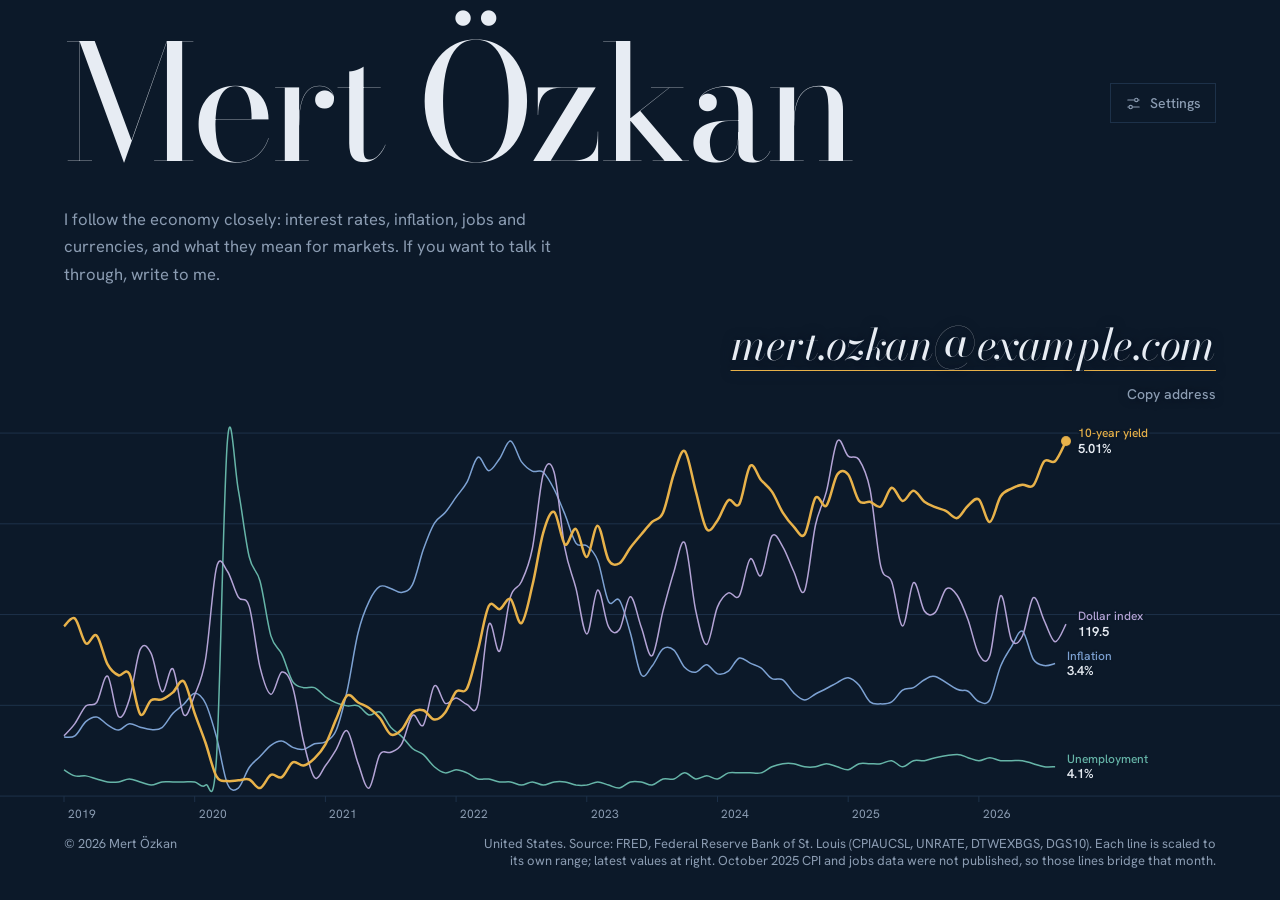
==== commit 0720c80f: "Settings sheet on the front page, replaying Coming soon with glow, and a Lab page (helix, layers, te" ====
--- a/index.html
+++ b/index.html
@@ -198,13 +198,78 @@
   header {
     padding: clamp(16px, 3vh, 28px) var(--gutter) 0;
   }
-  .themes {
+  /* Name on the left, one Settings button on the same line at the right */
+  .bar { display: flex; align-items: center; justify-content: space-between; gap: 16px; }
+  .gear {
+    flex: none;
+    display: inline-flex;
+    align-items: center;
+    gap: 8px;
+    padding: 10px 14px;
+    background: none;
+    border: 1px solid var(--grid);
+    color: var(--muted);
+    font: 500 0.875rem var(--body);
+    cursor: pointer;
+    transition: color 0.2s ease, border-color 0.2s ease;
+  }
+  .gear:hover { color: var(--text); border-color: var(--muted); }
+  .gear svg { width: 17px; height: 17px; }
+
+  /* Settings sheet */
+  dialog.settings {
+    width: min(440px, calc(100vw - 32px));
+    max-height: calc(100svh - 32px);
+    margin: auto;
+    padding: 0;
+    overflow: auto;
+    background: color-mix(in srgb, var(--text) 5%, var(--bg));
+    color: var(--text);
+    border: 1px solid var(--grid);
+    font-family: var(--body);
+    box-shadow: 0 40px 80px -30px rgba(0, 0, 0, 0.6);
+  }
+  dialog.settings::backdrop { background: rgba(0, 0, 0, 0.55); backdrop-filter: blur(5px); }
+  dialog.settings[open] { animation: sheet-in 0.38s cubic-bezier(0.2, 0.7, 0.2, 1); }
+  dialog.settings[open]::backdrop { animation: veil-in 0.3s ease; }
+  dialog.settings.closing { animation: sheet-out 0.24s ease-in forwards; }
+  dialog.settings.closing::backdrop { animation: veil-out 0.24s ease-in forwards; }
+  @keyframes sheet-in { from { opacity: 0; transform: translateY(14px) scale(0.98); } }
+  @keyframes sheet-out { to { opacity: 0; transform: translateY(8px) scale(0.985); } }
+  @keyframes veil-in { from { opacity: 0; } }
+  @keyframes veil-out { to { opacity: 0; } }
+  .sheet { display: grid; gap: 22px; padding: 22px 24px 26px; }
+  .sheet-head { display: flex; align-items: center; justify-content: space-between; }
+  .sheet h2 { margin: 0; font: 600 1.125rem var(--body); letter-spacing: -0.01em; }
+  .sheet h3 { margin: 0 0 10px; color: var(--muted); font: 500 0.8125rem var(--body); }
+  .sheet .x {
+    display: grid;
+    place-items: center;
+    width: 34px;
+    height: 34px;
+    background: none;
+    border: 1px solid var(--grid);
+    color: var(--muted);
+    cursor: pointer;
+  }
+  .sheet .x:hover { color: var(--text); border-color: var(--muted); }
+  .sheet .x svg { width: 14px; height: 14px; }
+  .row { display: flex; align-items: center; gap: 14px; min-height: 40px; }
+  .pages { display: grid; gap: 0; margin: 0; padding: 0; list-style: none; border-top: 1px solid var(--grid); }
+  .pages a {
     display: flex;
-    justify-content: flex-end;
-    flex-wrap: wrap;
-    gap: 4px 20px;
-    margin-bottom: clamp(12px, 3vh, 32px);
-  }
+    align-items: baseline;
+    justify-content: space-between;
+    gap: 16px;
+    padding: 12px 0;
+    border-bottom: 1px solid var(--grid);
+    color: var(--text);
+    text-decoration: none;
+    transition: color 0.2s ease, padding 0.25s ease;
+  }
+  .pages a:hover { color: var(--gold); padding-left: 6px; }
+  .pages b { font-weight: 600; }
+  .pages span { color: var(--muted); font-size: 0.8125rem; text-align: right; }
   .country { position: relative; display: inline-flex; border: 1px solid var(--grid); }
   .country button {
     padding: 8px 14px;
@@ -218,10 +283,7 @@
   .country button:hover { color: var(--text); }
   .country button[aria-pressed="true"] { color: var(--text); box-shadow: inset 0 -2px 0 var(--gold); }
   .soon {
-    position: absolute;
-    top: calc(100% + 8px);
-    left: 0;
-    z-index: 3;
+    position: relative;
     padding: 6px 12px;
     background: var(--bg);
     border: 1px solid var(--gold);
@@ -231,9 +293,11 @@
     opacity: 0;
     pointer-events: none;
     transition: opacity 0.3s ease;
+    text-shadow: 0 0 10px color-mix(in srgb, var(--gold) 70%, transparent);
+    box-shadow: 0 0 0 1px color-mix(in srgb, var(--gold) 55%, transparent), 0 0 16px color-mix(in srgb, var(--gold) 45%, transparent), 0 0 34px color-mix(in srgb, var(--gold) 25%, transparent);
   }
   .soon.show { opacity: 1; }
-  .soon.first { animation: soon-in 0.7s cubic-bezier(0.2, 0.7, 0.2, 1) both; }
+  .soon.first { animation: soon-in 0.7s cubic-bezier(0.2, 0.7, 0.2, 1) both, soon-glow 1.8s ease-out both; }
   .soon.first::after {
     content: "";
     position: absolute;
@@ -245,9 +309,13 @@
     transform-origin: left;
     animation: soon-line 0.9s 0.45s cubic-bezier(0.2, 0.7, 0.2, 1) both;
   }
-  @keyframes soon-in { from { clip-path: inset(0 100% 0 0); transform: translateY(-5px); } to { clip-path: inset(0); transform: none; } }
+  @keyframes soon-in { from { clip-path: inset(-44px 100% -44px 0); transform: translateY(-5px); } to { clip-path: inset(-44px); transform: none; } }
+  @keyframes soon-glow {
+    0% { box-shadow: 0 0 0 0 transparent; }
+    35% { box-shadow: 0 0 0 1px var(--gold), 0 0 22px 2px color-mix(in srgb, var(--gold) 65%, transparent), 0 0 54px 8px color-mix(in srgb, var(--gold) 38%, transparent); }
+    100% { box-shadow: 0 0 0 1px color-mix(in srgb, var(--gold) 55%, transparent), 0 0 16px color-mix(in srgb, var(--gold) 45%, transparent), 0 0 34px color-mix(in srgb, var(--gold) 25%, transparent); }
+  }
   @keyframes soon-line { from { transform: scaleX(0); } to { transform: scaleX(1); } }
-  .themes { align-items: center; }
   .pick { position: relative; display: inline-flex; align-items: center; }
   .pick select {
     appearance: none;
@@ -276,15 +344,7 @@
     transform: translateY(-70%) rotate(45deg);
     pointer-events: none;
   }
-  .themes a {
-    padding: 8px 0 8px 20px;
-    border-left: 1px solid var(--grid);
-    color: var(--muted);
-    font: 500 0.875rem var(--body);
-    text-decoration: none;
-  }
-  .themes a:hover { color: var(--text); }
-  .themes i {
+  .pick i {
     width: 14px;
     height: 14px;
     border-radius: 50%;
@@ -468,31 +528,60 @@
 </head>
 <body>
   <header>
-    <nav class="themes" id="themes" aria-label="Theme">
-      <div class="country" role="group" aria-label="Country">
-        <button type="button" id="us" aria-pressed="true">US</button>
-        <button type="button" id="tr" aria-pressed="false" aria-describedby="soon">TR</button>
-        <span class="soon" id="soon" role="status"></span>
-      </div>
-      <label class="pick" for="theme-select">
-        <span class="sr-only" style="position:absolute;width:1px;height:1px;overflow:hidden;clip:rect(0 0 0 0)">Theme</span>
-        <i id="swatch"></i>
-        <select id="theme-select">
-          <option value="ink">Ink</option>
-          <option value="ledger">Ledger</option>
-          <option value="terminal">Terminal</option>
-          <option value="pink">Pink paper</option>
-          <option value="weekly">Weekly</option>
-          <option value="phosphor">Phosphor</option>
-          <option value="blueprint">Blueprint</option>
-        </select>
-      </label>
-      <a href="desk.html">Data desk</a>
-      <a href="card.html">Card</a>
-    </nav>
-    <h1>Mert Özkan</h1>
+    <div class="bar">
+      <h1>Mert Özkan</h1>
+      <button type="button" class="gear" id="open-settings" aria-haspopup="dialog">
+        <svg viewBox="0 0 24 24" fill="none" stroke="currentColor" stroke-width="1.6" stroke-linecap="round" aria-hidden="true"><path d="M4 7h9M19 7h1M4 17h1M11 17h9"/><circle cx="16" cy="7" r="2.4"/><circle cx="8" cy="17" r="2.4"/></svg>
+        Settings
+      </button>
+    </div>
     <p class="intro">I follow the economy closely: interest rates, inflation, jobs and currencies, and what they mean for markets. If you want to talk it through, write to me.</p>
   </header>
+
+  <dialog class="settings" id="settings" aria-labelledby="settings-title">
+    <div class="sheet">
+      <div class="sheet-head">
+        <h2 id="settings-title">Settings</h2>
+        <button type="button" class="x" id="close-settings" aria-label="Close settings">
+          <svg viewBox="0 0 14 14" fill="none" stroke="currentColor" stroke-width="1.6" stroke-linecap="round" aria-hidden="true"><path d="M2 2l10 10M12 2L2 12"/></svg>
+        </button>
+      </div>
+      <section aria-label="Country">
+        <h3>Country</h3>
+        <div class="row">
+          <div class="country" role="group" aria-label="Country">
+            <button type="button" id="us" aria-pressed="true">US</button>
+            <button type="button" id="tr" aria-pressed="false" aria-describedby="soon">TR</button>
+          </div>
+          <span class="soon" id="soon" role="status"></span>
+        </div>
+      </section>
+      <section aria-label="Theme">
+        <h3>Theme</h3>
+        <label class="pick" for="theme-select">
+          <span class="sr-only" style="position:absolute;width:1px;height:1px;overflow:hidden;clip:rect(0 0 0 0)">Theme</span>
+          <i id="swatch"></i>
+          <select id="theme-select">
+            <option value="ink">Ink</option>
+            <option value="ledger">Ledger</option>
+            <option value="terminal">Terminal</option>
+            <option value="pink">Pink paper</option>
+            <option value="weekly">Weekly</option>
+            <option value="phosphor">Phosphor</option>
+            <option value="blueprint">Blueprint</option>
+          </select>
+        </label>
+      </section>
+      <section aria-label="Pages">
+        <h3>Pages</h3>
+        <ul class="pages">
+          <li><a href="desk.html"><b>Data desk</b><span>US rates, inflation and jobs</span></a></li>
+          <li><a href="lab.html"><b>Lab</b><span>Three ways to see the yield curve</span></a></li>
+          <li><a href="card.html"><b>Card</b><span>Digital business card</span></a></li>
+        </ul>
+      </section>
+    </div>
+  </dialog>
 
   <main class="chart" id="chart">
     <svg id="svg" aria-hidden="true" focusable="false"></svg>
@@ -717,17 +806,36 @@
 
   /* Country switch: US is what the data is; TR is not built yet, so it answers with a note that animates the first time */
   const trBtn = document.getElementById("tr"), soon = document.getElementById("soon");
-  let soonSeen = false, soonTimer;
+  let soonTimer;
   trBtn.addEventListener("click", () => {
     clearTimeout(soonTimer);
     soon.classList.remove("show", "first");
     void soon.offsetWidth;
     soon.textContent = "Coming soon";
-    if (!soonSeen) soon.classList.add("first");
-    soonSeen = true;
-    soon.classList.add("show");
-    soonTimer = setTimeout(() => { soon.classList.remove("show"); soon.textContent = ""; }, 2800);
+    soon.classList.add("first", "show");   // the whole animation plays on every press
+    soonTimer = setTimeout(() => { soon.classList.remove("show"); soon.textContent = ""; }, 3200);
   });
+
+  // Settings sheet: opens and closes with a short animation
+  const dlg = document.getElementById("settings");
+  const reduceMotion = matchMedia("(prefers-reduced-motion: reduce)");
+  document.getElementById("open-settings").addEventListener("click", () => dlg.showModal());
+  function closeSheet() {
+    if (!dlg.open || dlg.classList.contains("closing")) return;
+    if (reduceMotion.matches) { dlg.close(); return; }
+    dlg.classList.add("closing");
+    let done = false;
+    dlg.addEventListener("animationend", function end(e) {
+      if (e.target !== dlg || done) return;
+      done = true;
+      dlg.removeEventListener("animationend", end);
+      dlg.classList.remove("closing");
+      dlg.close();
+    });
+  }
+  document.getElementById("close-settings").addEventListener("click", closeSheet);
+  dlg.addEventListener("cancel", e => { e.preventDefault(); closeSheet(); });
+  dlg.addEventListener("click", e => { if (e.target === dlg) closeSheet(); });
 })();
 </script>
 </body>
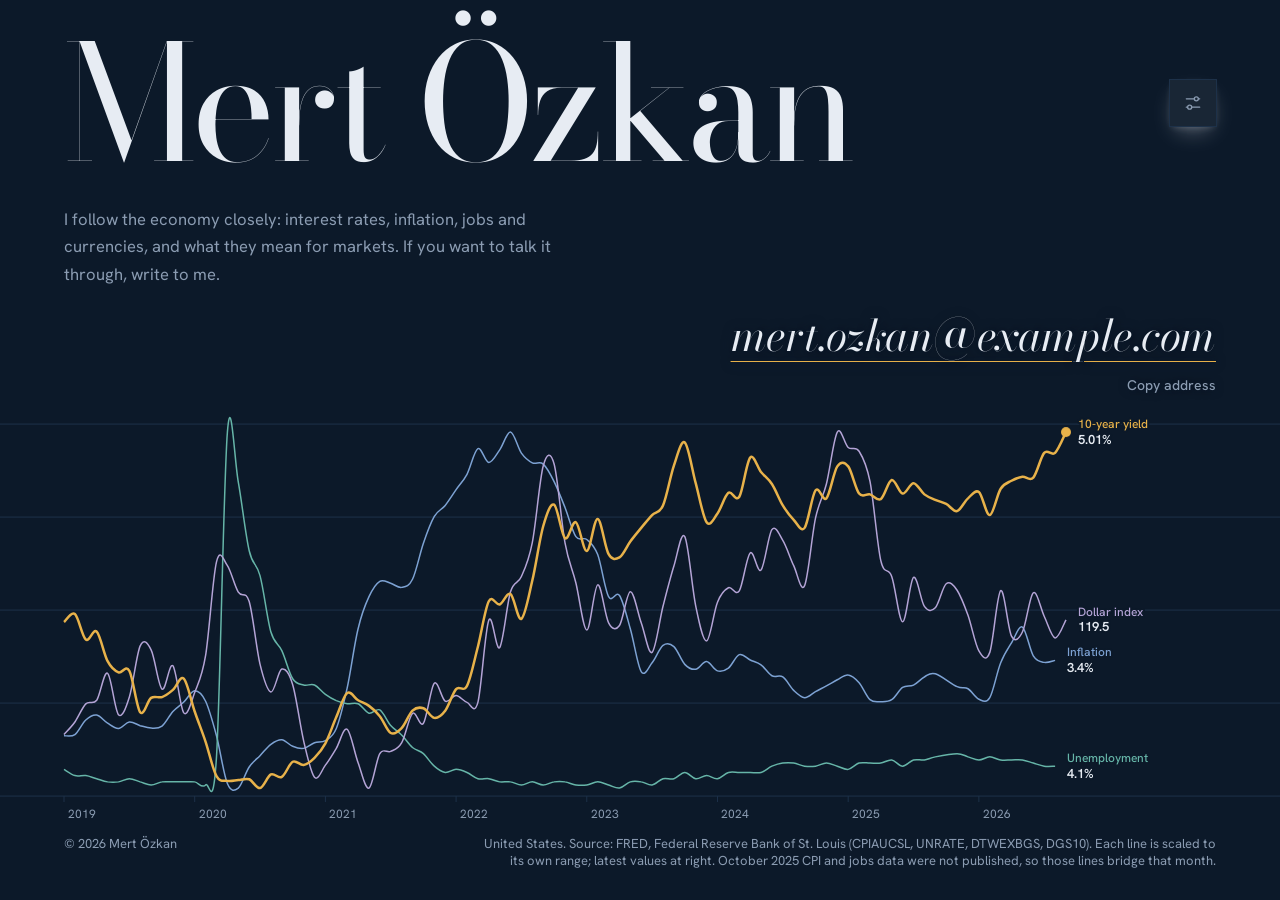
==== commit 60f17c45: "Icon-only settings button with shadow; name never wraps; front page fits one screen Co-Authored-By: " ====
--- a/index.html
+++ b/index.html
@@ -185,9 +185,10 @@
   html { background: var(--bg); transition: background-color 0.4s ease; }
   body {
     margin: 0;
-    min-height: 100svh;
+    height: 100svh;
+    overflow: hidden;
     display: grid;
-    grid-template-rows: auto 1fr auto;
+    grid-template-rows: auto minmax(0, 1fr) auto;
     background: var(--bg);
     color: var(--text);
     font-family: var(--body);
@@ -199,22 +200,33 @@
     padding: clamp(16px, 3vh, 28px) var(--gutter) 0;
   }
   /* Name on the left, one Settings button on the same line at the right */
-  .bar { display: flex; align-items: center; justify-content: space-between; gap: 16px; }
+  .bar { display: flex; align-items: center; justify-content: space-between; gap: 16px; container-type: inline-size; }
+  .bar h1 { min-width: 0; }
   .gear {
     flex: none;
-    display: inline-flex;
-    align-items: center;
-    gap: 8px;
-    padding: 10px 14px;
-    background: none;
-    border: 1px solid var(--grid);
+    display: grid;
+    place-items: center;
+    width: 46px;
+    height: 46px;
+    padding: 0;
+    background: color-mix(in srgb, var(--text) 6%, var(--bg));
+    border: 0;
     color: var(--muted);
-    font: 500 0.875rem var(--body);
     cursor: pointer;
-    transition: color 0.2s ease, border-color 0.2s ease;
-  }
-  .gear:hover { color: var(--text); border-color: var(--muted); }
-  .gear svg { width: 17px; height: 17px; }
+    box-shadow: 0 0 0 1px var(--grid),
+      0 10px 24px -8px color-mix(in srgb, var(--text) 45%, transparent),
+      0 3px 8px -3px color-mix(in srgb, var(--text) 30%, transparent);
+    transition: color 0.2s ease, box-shadow 0.25s ease, transform 0.25s ease;
+  }
+  .gear:hover {
+    color: var(--text);
+    transform: translateY(-1px);
+    box-shadow: 0 0 0 1px var(--gold),
+      0 12px 28px -8px color-mix(in srgb, var(--gold) 55%, transparent),
+      0 0 22px color-mix(in srgb, var(--gold) 28%, transparent);
+  }
+  .gear:active { transform: translateY(0); }
+  .gear svg { width: 20px; height: 20px; }
 
   /* Settings sheet */
   dialog.settings {
@@ -355,7 +367,8 @@
     margin: 0;
     font-family: var(--display);
     font-weight: var(--name-weight);
-    font-size: var(--name-size);
+    font-size: min(var(--name-size), 14.5cqw, 24svh);
+    white-space: nowrap;
     line-height: 0.95;
     letter-spacing: var(--name-tracking);
     font-optical-sizing: auto;
@@ -371,8 +384,8 @@
 
   .chart {
     position: relative;
-    min-height: 400px;
-    margin-top: clamp(12px, 3vh, 32px);
+    min-height: 0;
+    margin-top: clamp(8px, 2vh, 32px);
   }
   .chart svg {
     position: absolute;
@@ -517,6 +530,7 @@
     100% { opacity: 0; transform: scale(4.5); }
   }
 
+  @media (max-height: 640px) { .intro { display: none; } }
   @media (prefers-reduced-motion: reduce) {
     .soon.first, .soon.first::after { animation: none; }
     .series path { animation: none; stroke-dashoffset: 0; }
@@ -530,9 +544,8 @@
   <header>
     <div class="bar">
       <h1>Mert Özkan</h1>
-      <button type="button" class="gear" id="open-settings" aria-haspopup="dialog">
+      <button type="button" class="gear" id="open-settings" aria-haspopup="dialog" aria-label="Settings" title="Settings">
         <svg viewBox="0 0 24 24" fill="none" stroke="currentColor" stroke-width="1.6" stroke-linecap="round" aria-hidden="true"><path d="M4 7h9M19 7h1M4 17h1M11 17h9"/><circle cx="16" cy="7" r="2.4"/><circle cx="8" cy="17" r="2.4"/></svg>
-        Settings
       </button>
     </div>
     <p class="intro">I follow the economy closely: interest rates, inflation, jobs and currencies, and what they mean for markets. If you want to talk it through, write to me.</p>
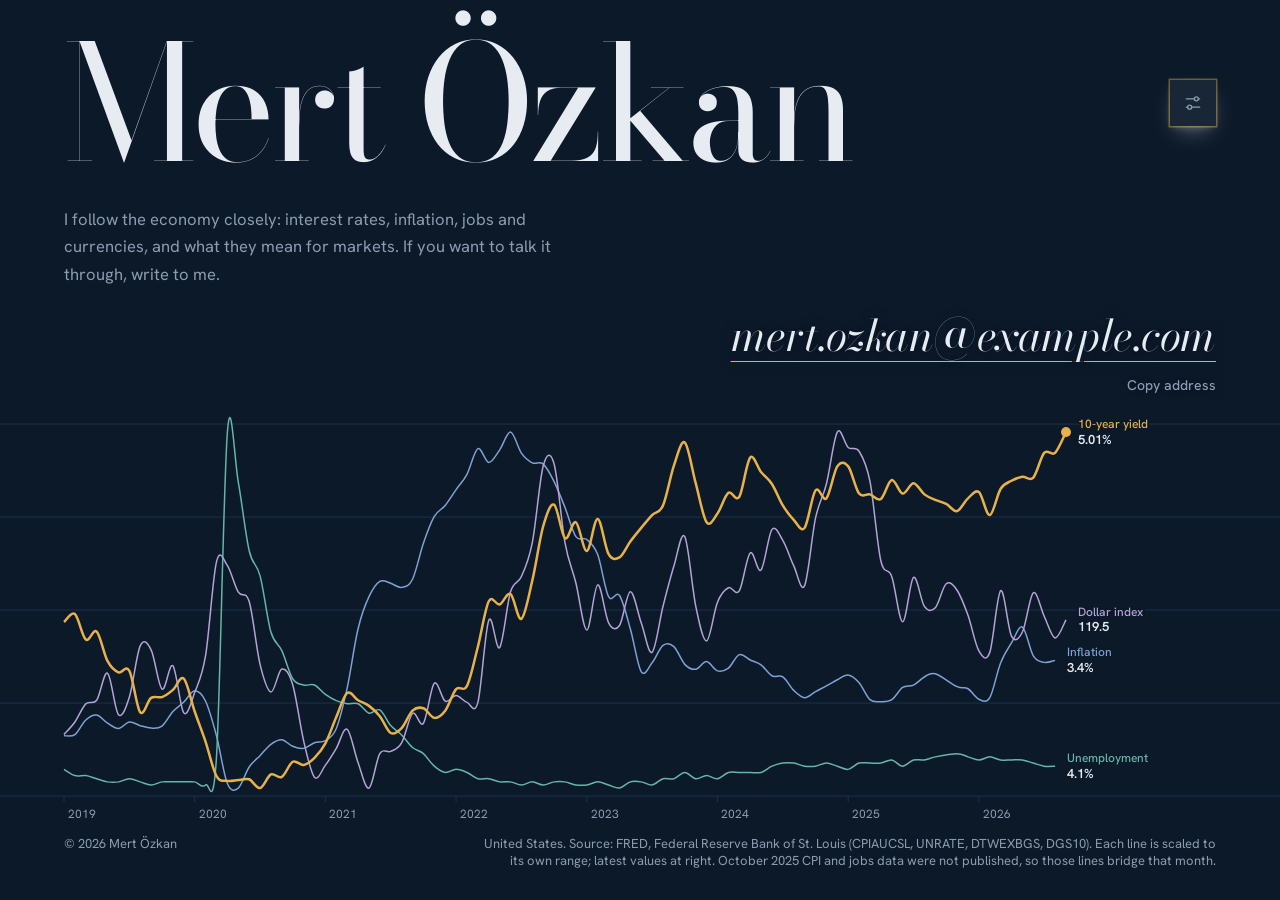
==== commit c8ec84dc: "Softer resting border on the settings icon, pressed state at full strength; elliptical halo for Comi" ====
--- a/index.html
+++ b/index.html
@@ -213,19 +213,25 @@
     border: 0;
     color: var(--muted);
     cursor: pointer;
-    box-shadow: 0 0 0 1px var(--grid),
+    /* Resting border: the accent colour, softened. Pressing it turns the same colour full strength and heavier. */
+    box-shadow: 0 0 0 1.5px color-mix(in srgb, var(--gold) 42%, transparent),
       0 10px 24px -8px color-mix(in srgb, var(--text) 45%, transparent),
       0 3px 8px -3px color-mix(in srgb, var(--text) 30%, transparent);
-    transition: color 0.2s ease, box-shadow 0.25s ease, transform 0.25s ease;
+    transition: color 0.2s ease, box-shadow 0.2s ease, transform 0.2s ease;
   }
   .gear:hover {
     color: var(--text);
     transform: translateY(-1px);
-    box-shadow: 0 0 0 1px var(--gold),
-      0 12px 28px -8px color-mix(in srgb, var(--gold) 55%, transparent),
-      0 0 22px color-mix(in srgb, var(--gold) 28%, transparent);
-  }
-  .gear:active { transform: translateY(0); }
+    box-shadow: 0 0 0 1.5px color-mix(in srgb, var(--gold) 68%, transparent),
+      0 12px 28px -8px color-mix(in srgb, var(--gold) 40%, transparent),
+      0 3px 8px -3px color-mix(in srgb, var(--text) 30%, transparent);
+  }
+  .gear:active {
+    color: var(--text);
+    transform: translateY(0);
+    box-shadow: 0 0 0 2.5px var(--gold),
+      0 6px 16px -8px color-mix(in srgb, var(--gold) 50%, transparent);
+  }
   .gear svg { width: 20px; height: 20px; }
 
   /* Settings sheet */
@@ -296,6 +302,7 @@
   .country button[aria-pressed="true"] { color: var(--text); box-shadow: inset 0 -2px 0 var(--gold); }
   .soon {
     position: relative;
+    z-index: 0;
     padding: 6px 12px;
     background: var(--bg);
     border: 1px solid var(--gold);
@@ -306,10 +313,20 @@
     pointer-events: none;
     transition: opacity 0.3s ease;
     text-shadow: 0 0 10px color-mix(in srgb, var(--gold) 70%, transparent);
-    box-shadow: 0 0 0 1px color-mix(in srgb, var(--gold) 55%, transparent), 0 0 16px color-mix(in srgb, var(--gold) 45%, transparent), 0 0 34px color-mix(in srgb, var(--gold) 25%, transparent);
   }
   .soon.show { opacity: 1; }
-  .soon.first { animation: soon-in 0.7s cubic-bezier(0.2, 0.7, 0.2, 1) both, soon-glow 1.8s ease-out both; }
+  .soon::before {
+    content: "";
+    position: absolute;
+    inset: -30px -68px;
+    z-index: -1;
+    pointer-events: none;
+    background: radial-gradient(ellipse closest-side, color-mix(in srgb, var(--gold) 58%, transparent) 0%, color-mix(in srgb, var(--gold) 28%, transparent) 42%, transparent 100%);
+    filter: blur(7px);
+    opacity: 0.75;
+  }
+  .soon.first { animation: soon-in 0.7s cubic-bezier(0.2, 0.7, 0.2, 1) both; }
+  .soon.first::before { animation: soon-halo 1.8s ease-out both; }
   .soon.first::after {
     content: "";
     position: absolute;
@@ -321,11 +338,11 @@
     transform-origin: left;
     animation: soon-line 0.9s 0.45s cubic-bezier(0.2, 0.7, 0.2, 1) both;
   }
-  @keyframes soon-in { from { clip-path: inset(-44px 100% -44px 0); transform: translateY(-5px); } to { clip-path: inset(-44px); transform: none; } }
-  @keyframes soon-glow {
-    0% { box-shadow: 0 0 0 0 transparent; }
-    35% { box-shadow: 0 0 0 1px var(--gold), 0 0 22px 2px color-mix(in srgb, var(--gold) 65%, transparent), 0 0 54px 8px color-mix(in srgb, var(--gold) 38%, transparent); }
-    100% { box-shadow: 0 0 0 1px color-mix(in srgb, var(--gold) 55%, transparent), 0 0 16px color-mix(in srgb, var(--gold) 45%, transparent), 0 0 34px color-mix(in srgb, var(--gold) 25%, transparent); }
+  @keyframes soon-in { from { clip-path: inset(-140px 100% -140px 0); transform: translateY(-5px); } to { clip-path: inset(-140px); transform: none; } }
+  @keyframes soon-halo {
+    0% { opacity: 0; transform: scale(0.55); }
+    35% { opacity: 1; transform: scale(1.14); }
+    100% { opacity: 0.75; transform: scale(1); }
   }
   @keyframes soon-line { from { transform: scaleX(0); } to { transform: scaleX(1); } }
   .pick { position: relative; display: inline-flex; align-items: center; }
@@ -532,7 +549,7 @@
 
   @media (max-height: 640px) { .intro { display: none; } }
   @media (prefers-reduced-motion: reduce) {
-    .soon.first, .soon.first::after { animation: none; }
+    .soon.first, .soon.first::after, .soon.first::before { animation: none; }
     .series path { animation: none; stroke-dashoffset: 0; }
     .series-label, .now-dot, .contact { animation: none; opacity: 1; }
     .now-ring { animation: none; opacity: 0; }
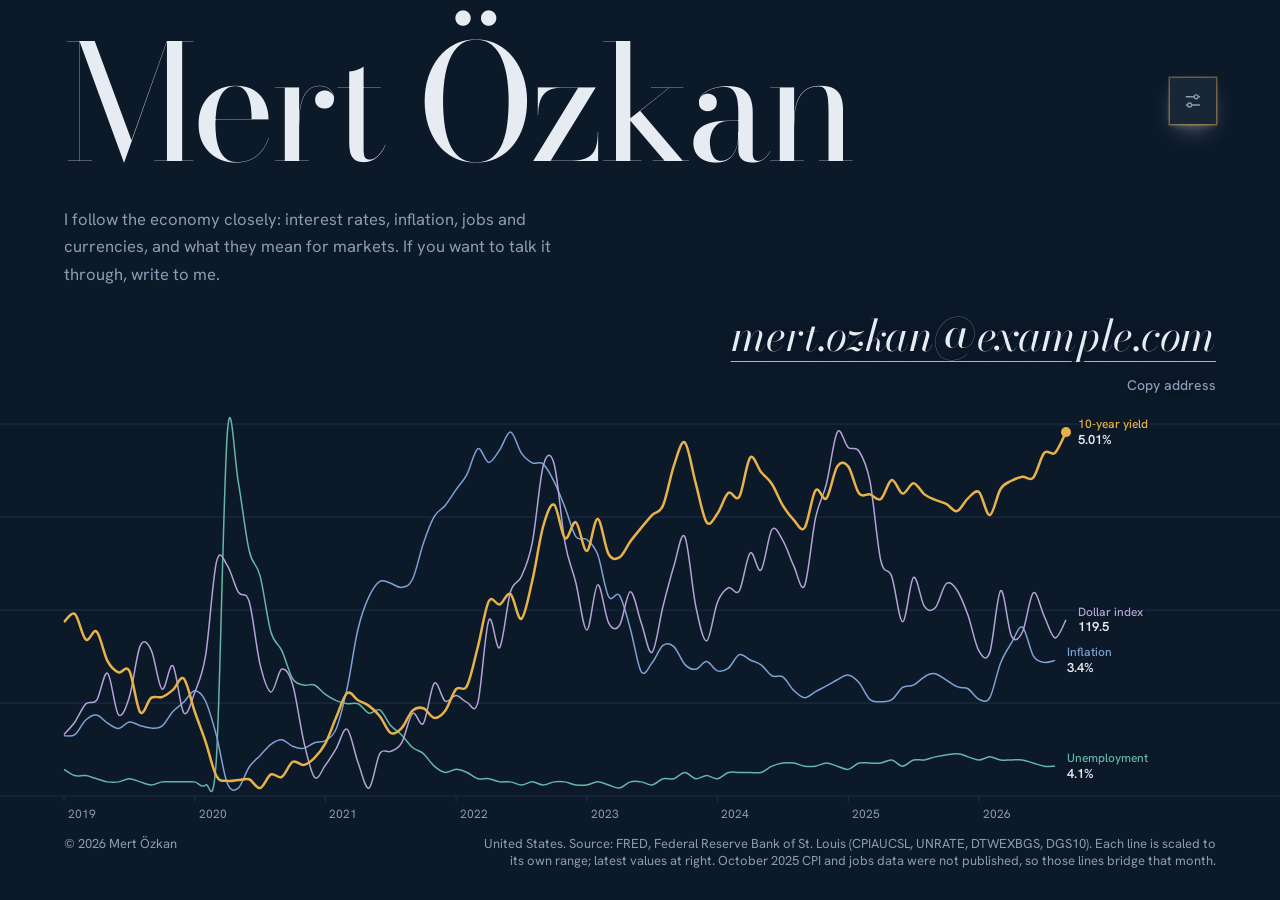
==== commit ff44a1b3: "Theme picker sheet with a Themes title, softer Coming soon halo, settings icon centred on the name a" ====
--- a/index.html
+++ b/index.html
@@ -200,14 +200,23 @@
     padding: clamp(16px, 3vh, 28px) var(--gutter) 0;
   }
   /* Name on the left, one Settings button on the same line at the right */
-  .bar { display: flex; align-items: center; justify-content: space-between; gap: 16px; container-type: inline-size; }
+  .bar {
+    --fs: min(var(--name-size), 14.5cqw, 24svh);              /* name size, shared with the button */
+    --gs: clamp(34px, calc(var(--fs) * 0.3), 46px);            /* button size follows the name */
+    display: flex;
+    align-items: flex-start;
+    justify-content: space-between;
+    gap: 16px;
+    container-type: inline-size;
+  }
   .bar h1 { min-width: 0; }
   .gear {
     flex: none;
     display: grid;
     place-items: center;
-    width: 46px;
-    height: 46px;
+    width: var(--gs);
+    height: var(--gs);
+    margin-top: var(--gear-y, calc(var(--fs) * 0.42 - var(--gs) / 2));   /* JS refines this to the exact cap-height centre */
     padding: 0;
     background: color-mix(in srgb, var(--text) 6%, var(--bg));
     border: 0;
@@ -232,7 +241,8 @@
     box-shadow: 0 0 0 2.5px var(--gold),
       0 6px 16px -8px color-mix(in srgb, var(--gold) 50%, transparent);
   }
-  .gear svg { width: 20px; height: 20px; }
+  .gear svg { width: calc(var(--gs) * 0.43); height: calc(var(--gs) * 0.43); }
+  .bl { display: inline-block; width: 0; height: 0; }
 
   /* Settings sheet */
   dialog.settings {
@@ -323,7 +333,7 @@
     pointer-events: none;
     background: radial-gradient(ellipse closest-side, color-mix(in srgb, var(--gold) 58%, transparent) 0%, color-mix(in srgb, var(--gold) 28%, transparent) 42%, transparent 100%);
     filter: blur(7px);
-    opacity: 0.75;
+    opacity: 0.5;
   }
   .soon.first { animation: soon-in 0.7s cubic-bezier(0.2, 0.7, 0.2, 1) both; }
   .soon.first::before { animation: soon-halo 1.8s ease-out both; }
@@ -341,8 +351,8 @@
   @keyframes soon-in { from { clip-path: inset(-140px 100% -140px 0); transform: translateY(-5px); } to { clip-path: inset(-140px); transform: none; } }
   @keyframes soon-halo {
     0% { opacity: 0; transform: scale(0.55); }
-    35% { opacity: 1; transform: scale(1.14); }
-    100% { opacity: 0.75; transform: scale(1); }
+    35% { opacity: 0.75; transform: scale(1.1); }
+    100% { opacity: 0.5; transform: scale(1); }
   }
   @keyframes soon-line { from { transform: scaleX(0); } to { transform: scaleX(1); } }
   .pick { position: relative; display: inline-flex; align-items: center; }
@@ -380,11 +390,77 @@
     background: var(--sw-bg);
     box-shadow: inset 0 0 0 1px var(--muted), inset 0 0 0 4px var(--sw-bg), inset 0 0 0 14px var(--sw-ac);
   }
+  /* Theme picker */
+  .tbtn {
+    position: relative;
+    display: inline-flex;
+    align-items: center;
+    gap: 12px;
+    min-width: 200px;
+    padding: 10px 40px 10px 12px;
+    background: transparent;
+    border: 1px solid var(--grid);
+    color: var(--text);
+    font: 500 0.875rem var(--body);
+    text-align: left;
+    cursor: pointer;
+    transition: border-color 0.2s ease;
+  }
+  .tbtn:hover { border-color: var(--muted); }
+  .tbtn::after {
+    content: "";
+    position: absolute;
+    right: 14px;
+    top: 50%;
+    width: 6px;
+    height: 6px;
+    border: solid var(--muted);
+    border-width: 0 1.5px 1.5px 0;
+    transform: translateY(-70%) rotate(45deg);
+  }
+  .tbtn i, .opt i {
+    flex: none;
+    width: 16px;
+    height: 16px;
+    border-radius: 50%;
+    background: var(--sw-bg);
+    box-shadow: inset 0 0 0 1px var(--muted), inset 0 0 0 4px var(--sw-bg), inset 0 0 0 16px var(--sw-ac);
+  }
+  dialog.picker { width: min(380px, calc(100vw - 32px)); }
+  .opts { display: grid; border-top: 1px solid var(--grid); }
+  .opt {
+    display: flex;
+    align-items: center;
+    gap: 14px;
+    width: 100%;
+    padding: 14px 2px;
+    background: none;
+    border: 0;
+    border-bottom: 1px solid var(--grid);
+    color: var(--text);
+    font: 500 1rem var(--body);
+    text-align: left;
+    cursor: pointer;
+    transition: color 0.2s ease, padding 0.25s ease;
+  }
+  .opt:hover { color: var(--gold); padding-left: 6px; }
+  .opt .dot {
+    display: grid;
+    place-items: center;
+    flex: none;
+    width: 20px;
+    height: 20px;
+    margin-left: auto;
+    border: 2px solid var(--muted);
+    border-radius: 50%;
+  }
+  .opt[aria-checked="true"] .dot { border-color: var(--gold); }
+  .opt[aria-checked="true"] .dot::after { content: ""; width: 10px; height: 10px; border-radius: 50%; background: var(--gold); }
   h1 {
     margin: 0;
     font-family: var(--display);
     font-weight: var(--name-weight);
-    font-size: min(var(--name-size), 14.5cqw, 24svh);
+    font-size: var(--fs);
     white-space: nowrap;
     line-height: 0.95;
     letter-spacing: var(--name-tracking);
@@ -560,7 +636,7 @@
 <body>
   <header>
     <div class="bar">
-      <h1>Mert Özkan</h1>
+      <h1>Mert Özkan<span class="bl" id="bl" aria-hidden="true"></span></h1>
       <button type="button" class="gear" id="open-settings" aria-haspopup="dialog" aria-label="Settings" title="Settings">
         <svg viewBox="0 0 24 24" fill="none" stroke="currentColor" stroke-width="1.6" stroke-linecap="round" aria-hidden="true"><path d="M4 7h9M19 7h1M4 17h1M11 17h9"/><circle cx="16" cy="7" r="2.4"/><circle cx="8" cy="17" r="2.4"/></svg>
       </button>
@@ -588,28 +664,30 @@
       </section>
       <section aria-label="Theme">
         <h3>Theme</h3>
-        <label class="pick" for="theme-select">
-          <span class="sr-only" style="position:absolute;width:1px;height:1px;overflow:hidden;clip:rect(0 0 0 0)">Theme</span>
-          <i id="swatch"></i>
-          <select id="theme-select">
-            <option value="ink">Ink</option>
-            <option value="ledger">Ledger</option>
-            <option value="terminal">Terminal</option>
-            <option value="pink">Pink paper</option>
-            <option value="weekly">Weekly</option>
-            <option value="phosphor">Phosphor</option>
-            <option value="blueprint">Blueprint</option>
-          </select>
-        </label>
+        <button type="button" class="tbtn" id="theme-btn" aria-haspopup="dialog">
+          <i id="swatch"></i><span id="theme-name">Ink</span>
+        </button>
       </section>
       <section aria-label="Pages">
         <h3>Pages</h3>
         <ul class="pages">
           <li><a href="desk.html"><b>Data desk</b><span>US rates, inflation and jobs</span></a></li>
-          <li><a href="lab.html"><b>Lab</b><span>Three ways to see the yield curve</span></a></li>
+          <li><a href="lab.html"><b>Lab</b><span>Exploded layers and a yield-curve terrain</span></a></li>
           <li><a href="card.html"><b>Card</b><span>Digital business card</span></a></li>
         </ul>
       </section>
+    </div>
+  </dialog>
+
+  <dialog class="settings picker" id="picker" aria-labelledby="picker-title">
+    <div class="sheet">
+      <div class="sheet-head">
+        <h2 id="picker-title">Themes</h2>
+        <button type="button" class="x" id="close-picker" aria-label="Close themes">
+          <svg viewBox="0 0 14 14" fill="none" stroke="currentColor" stroke-width="1.6" stroke-linecap="round" aria-hidden="true"><path d="M2 2l10 10M12 2L2 12"/></svg>
+        </button>
+      </div>
+      <div class="opts" id="opts" role="radiogroup" aria-labelledby="picker-title"></div>
     </div>
   </dialog>
 
@@ -788,7 +866,9 @@
     blueprint: { shape: "smooth", color: "#1436c9", ac: "#ffd84d" }
   };
   const root = document.documentElement;
-  const select = document.getElementById("theme-select");
+  const themeName = document.getElementById("theme-name"), opts = document.getElementById("opts");
+  const LABELS = { ink: "Ink", ledger: "Ledger", terminal: "Terminal", pink: "Pink paper", weekly: "Weekly", phosphor: "Phosphor", blueprint: "Blueprint" };
+  opts.innerHTML = Object.keys(THEMES).map(k => `<button type="button" class="opt" role="radio" aria-checked="false" data-look="${k}" style="--sw-bg:${THEMES[k].color};--sw-ac:${THEMES[k].ac}"><i></i><span>${LABELS[k]}</span><b class="dot" aria-hidden="true"></b></button>`).join("");
   const swatch = document.getElementById("swatch");
   const themeColor = document.getElementById("theme-color");
   const saved = (() => { try { return localStorage.getItem("theme"); } catch { return null; } })();
@@ -799,19 +879,24 @@
     root.style.colorScheme = THEMES[name].light ? "light" : "dark";
     if (themeColor) themeColor.content = THEMES[name].color;
     shape = THEMES[name].shape;
-    select.value = name;
+    themeName.textContent = LABELS[name];
+    opts.querySelectorAll(".opt").forEach(o => o.setAttribute("aria-checked", String(o.dataset.look === name)));
     swatch.style.setProperty("--sw-bg", THEMES[name].color);
     swatch.style.setProperty("--sw-ac", THEMES[name].ac);
     layout();
+    if (typeof alignGear === "function") requestAnimationFrame(alignGear);
     if (replay) {
       chart.classList.add("replay");
       void chart.offsetWidth;
       chart.classList.remove("replay");
     }
   }
-  select.addEventListener("change", () => {
-    setTheme(select.value, true);
-    try { localStorage.setItem("theme", select.value); } catch {}
+  opts.addEventListener("click", e => {
+    const b = e.target.closest(".opt");
+    if (!b) return;
+    setTheme(b.dataset.look, true);
+    try { localStorage.setItem("theme", b.dataset.look); } catch {}
+    setTimeout(() => closeSheet(picker), 200);   // let the selection register, then close
   });
   setTheme(location.hash.slice(1) || saved || "ink", false);
 
@@ -846,26 +931,44 @@
     soonTimer = setTimeout(() => { soon.classList.remove("show"); soon.textContent = ""; }, 3200);
   });
 
-  // Settings sheet: opens and closes with a short animation
-  const dlg = document.getElementById("settings");
+  // Sheets (settings, and the theme picker on top of it): open and close with a short animation
+  const dlg = document.getElementById("settings"), picker = document.getElementById("picker");
   const reduceMotion = matchMedia("(prefers-reduced-motion: reduce)");
+  function closeSheet(d) {
+    if (!d.open || d.classList.contains("closing")) return;
+    if (reduceMotion.matches) { d.close(); return; }
+    d.classList.add("closing");
+    let done = false;
+    d.addEventListener("animationend", function end(e) {
+      if (e.target !== d || done) return;
+      done = true;
+      d.removeEventListener("animationend", end);
+      d.classList.remove("closing");
+      d.close();
+    });
+  }
+  for (const d of [dlg, picker]) {
+    d.addEventListener("cancel", e => { e.preventDefault(); closeSheet(d); });
+    d.addEventListener("click", e => { if (e.target === d) closeSheet(d); });
+  }
   document.getElementById("open-settings").addEventListener("click", () => dlg.showModal());
-  function closeSheet() {
-    if (!dlg.open || dlg.classList.contains("closing")) return;
-    if (reduceMotion.matches) { dlg.close(); return; }
-    dlg.classList.add("closing");
-    let done = false;
-    dlg.addEventListener("animationend", function end(e) {
-      if (e.target !== dlg || done) return;
-      done = true;
-      dlg.removeEventListener("animationend", end);
-      dlg.classList.remove("closing");
-      dlg.close();
-    });
-  }
-  document.getElementById("close-settings").addEventListener("click", closeSheet);
-  dlg.addEventListener("cancel", e => { e.preventDefault(); closeSheet(); });
-  dlg.addEventListener("click", e => { if (e.target === dlg) closeSheet(); });
+  document.getElementById("theme-btn").addEventListener("click", () => picker.showModal());
+  document.getElementById("close-settings").addEventListener("click", () => closeSheet(dlg));
+  document.getElementById("close-picker").addEventListener("click", () => closeSheet(picker));
+
+  // Keep the settings button centred on the name's letters, whatever the theme font or window size
+  const bar = document.querySelector(".bar"), gear = document.getElementById("open-settings"), h1 = document.querySelector("h1"), probe = document.getElementById("bl");
+  const cvs = document.createElement("canvas").getContext("2d");
+  function alignGear() {
+    const cs = getComputedStyle(h1);
+    cvs.font = `${cs.fontStyle} ${cs.fontWeight} ${cs.fontSize} ${cs.fontFamily}`;
+    const capH = cvs.measureText("M").actualBoundingBoxAscent || parseFloat(cs.fontSize) * 0.7;
+    const baseline = probe.getBoundingClientRect().bottom - bar.getBoundingClientRect().top;
+    bar.style.setProperty("--gear-y", (baseline - capH / 2 - gear.offsetHeight / 2).toFixed(1) + "px");
+  }
+  new ResizeObserver(alignGear).observe(bar);
+  if (document.fonts) { document.fonts.addEventListener("loadingdone", alignGear); document.fonts.ready.then(alignGear); }
+  alignGear();
 })();
 </script>
 </body>
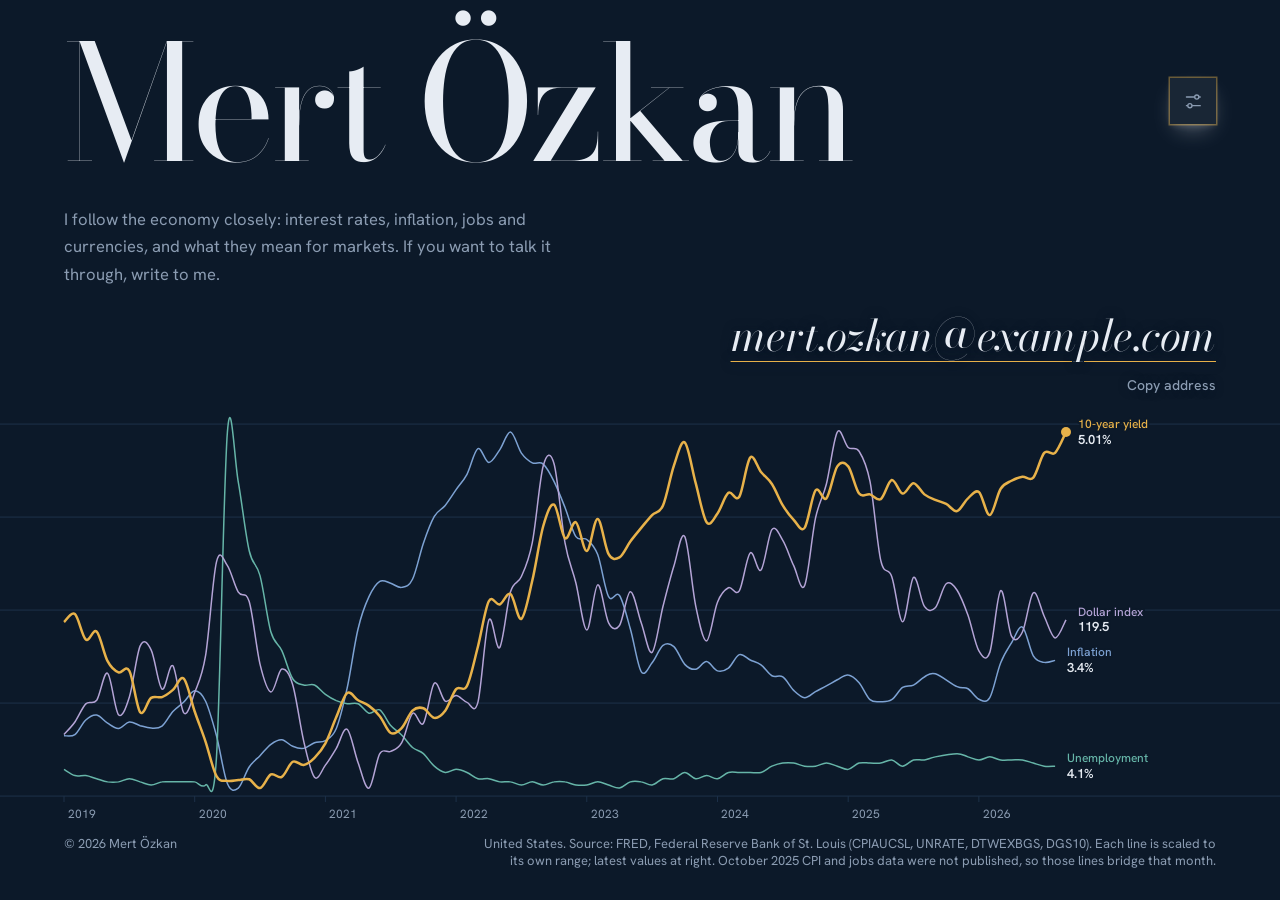
==== commit 0a661868: "Shared Settings sheet on every page with a clearer hierarchy; theme picker on desk, lab and card Co-" ====
--- a/index.html
+++ b/index.html
@@ -10,6 +10,7 @@
 <link rel="preconnect" href="https://fonts.googleapis.com">
 <link rel="preconnect" href="https://fonts.gstatic.com" crossorigin>
 <link href="https://fonts.googleapis.com/css2?family=Bodoni+Moda:ital,opsz,wght@0,6..96,400..600;1,6..96,400..600&family=Hanken+Grotesk:wght@400;500&family=Schibsted+Grotesk:wght@400..700&family=IBM+Plex+Mono:wght@400;500&family=Newsreader:ital,opsz,wght@0,6..72,400..600;1,6..72,400..600&family=Libre+Franklin:wght@400..800&family=JetBrains+Mono:wght@400..600&family=Archivo:wght@400..800&display=swap" rel="stylesheet">
+<link rel="stylesheet" href="settings.css">
 <script>try{var t=location.hash.slice(1)||localStorage.getItem("theme");if(t)document.documentElement.dataset.look=t}catch(e){}</script>
 <style>
   :root {
@@ -22,6 +23,7 @@
     --teal: #66b5a8;
     --lilac: #b4a4d6;
     --gutter: clamp(20px, 5vw, 64px);
+    --s-bg: var(--bg); --s-text: var(--text); --s-muted: var(--muted); --s-line: var(--grid); --s-accent: var(--gold); --s-body: var(--body);
 
     /* Type and line character, overridden per theme */
     --body: "Hanken Grotesk", system-ui, -apple-system, "Segoe UI", sans-serif;
@@ -210,252 +212,9 @@
     container-type: inline-size;
   }
   .bar h1 { min-width: 0; }
-  .gear {
-    flex: none;
-    display: grid;
-    place-items: center;
-    width: var(--gs);
-    height: var(--gs);
-    margin-top: var(--gear-y, calc(var(--fs) * 0.42 - var(--gs) / 2));   /* JS refines this to the exact cap-height centre */
-    padding: 0;
-    background: color-mix(in srgb, var(--text) 6%, var(--bg));
-    border: 0;
-    color: var(--muted);
-    cursor: pointer;
-    /* Resting border: the accent colour, softened. Pressing it turns the same colour full strength and heavier. */
-    box-shadow: 0 0 0 1.5px color-mix(in srgb, var(--gold) 42%, transparent),
-      0 10px 24px -8px color-mix(in srgb, var(--text) 45%, transparent),
-      0 3px 8px -3px color-mix(in srgb, var(--text) 30%, transparent);
-    transition: color 0.2s ease, box-shadow 0.2s ease, transform 0.2s ease;
-  }
-  .gear:hover {
-    color: var(--text);
-    transform: translateY(-1px);
-    box-shadow: 0 0 0 1.5px color-mix(in srgb, var(--gold) 68%, transparent),
-      0 12px 28px -8px color-mix(in srgb, var(--gold) 40%, transparent),
-      0 3px 8px -3px color-mix(in srgb, var(--text) 30%, transparent);
-  }
-  .gear:active {
-    color: var(--text);
-    transform: translateY(0);
-    box-shadow: 0 0 0 2.5px var(--gold),
-      0 6px 16px -8px color-mix(in srgb, var(--gold) 50%, transparent);
-  }
-  .gear svg { width: calc(var(--gs) * 0.43); height: calc(var(--gs) * 0.43); }
+  .bar .st-gear { margin-top: var(--gear-y, calc(var(--fs) * 0.42 - var(--gs) / 2)); }   /* JS refines this to the exact cap-height centre */
   .bl { display: inline-block; width: 0; height: 0; }
 
-  /* Settings sheet */
-  dialog.settings {
-    width: min(440px, calc(100vw - 32px));
-    max-height: calc(100svh - 32px);
-    margin: auto;
-    padding: 0;
-    overflow: auto;
-    background: color-mix(in srgb, var(--text) 5%, var(--bg));
-    color: var(--text);
-    border: 1px solid var(--grid);
-    font-family: var(--body);
-    box-shadow: 0 40px 80px -30px rgba(0, 0, 0, 0.6);
-  }
-  dialog.settings::backdrop { background: rgba(0, 0, 0, 0.55); backdrop-filter: blur(5px); }
-  dialog.settings[open] { animation: sheet-in 0.38s cubic-bezier(0.2, 0.7, 0.2, 1); }
-  dialog.settings[open]::backdrop { animation: veil-in 0.3s ease; }
-  dialog.settings.closing { animation: sheet-out 0.24s ease-in forwards; }
-  dialog.settings.closing::backdrop { animation: veil-out 0.24s ease-in forwards; }
-  @keyframes sheet-in { from { opacity: 0; transform: translateY(14px) scale(0.98); } }
-  @keyframes sheet-out { to { opacity: 0; transform: translateY(8px) scale(0.985); } }
-  @keyframes veil-in { from { opacity: 0; } }
-  @keyframes veil-out { to { opacity: 0; } }
-  .sheet { display: grid; gap: 22px; padding: 22px 24px 26px; }
-  .sheet-head { display: flex; align-items: center; justify-content: space-between; }
-  .sheet h2 { margin: 0; font: 600 1.125rem var(--body); letter-spacing: -0.01em; }
-  .sheet h3 { margin: 0 0 10px; color: var(--muted); font: 500 0.8125rem var(--body); }
-  .sheet .x {
-    display: grid;
-    place-items: center;
-    width: 34px;
-    height: 34px;
-    background: none;
-    border: 1px solid var(--grid);
-    color: var(--muted);
-    cursor: pointer;
-  }
-  .sheet .x:hover { color: var(--text); border-color: var(--muted); }
-  .sheet .x svg { width: 14px; height: 14px; }
-  .row { display: flex; align-items: center; gap: 14px; min-height: 40px; }
-  .pages { display: grid; gap: 0; margin: 0; padding: 0; list-style: none; border-top: 1px solid var(--grid); }
-  .pages a {
-    display: flex;
-    align-items: baseline;
-    justify-content: space-between;
-    gap: 16px;
-    padding: 12px 0;
-    border-bottom: 1px solid var(--grid);
-    color: var(--text);
-    text-decoration: none;
-    transition: color 0.2s ease, padding 0.25s ease;
-  }
-  .pages a:hover { color: var(--gold); padding-left: 6px; }
-  .pages b { font-weight: 600; }
-  .pages span { color: var(--muted); font-size: 0.8125rem; text-align: right; }
-  .country { position: relative; display: inline-flex; border: 1px solid var(--grid); }
-  .country button {
-    padding: 8px 14px;
-    background: none;
-    border: 0;
-    color: var(--muted);
-    font: 500 0.875rem var(--body);
-    cursor: pointer;
-    transition: color 0.2s ease;
-  }
-  .country button:hover { color: var(--text); }
-  .country button[aria-pressed="true"] { color: var(--text); box-shadow: inset 0 -2px 0 var(--gold); }
-  .soon {
-    position: relative;
-    z-index: 0;
-    padding: 6px 12px;
-    background: var(--bg);
-    border: 1px solid var(--gold);
-    color: var(--text);
-    font: 500 0.8125rem var(--body);
-    white-space: nowrap;
-    opacity: 0;
-    pointer-events: none;
-    transition: opacity 0.3s ease;
-    text-shadow: 0 0 10px color-mix(in srgb, var(--gold) 70%, transparent);
-  }
-  .soon.show { opacity: 1; }
-  .soon::before {
-    content: "";
-    position: absolute;
-    inset: -30px -68px;
-    z-index: -1;
-    pointer-events: none;
-    background: radial-gradient(ellipse closest-side, color-mix(in srgb, var(--gold) 58%, transparent) 0%, color-mix(in srgb, var(--gold) 28%, transparent) 42%, transparent 100%);
-    filter: blur(7px);
-    opacity: 0.5;
-  }
-  .soon.first { animation: soon-in 0.7s cubic-bezier(0.2, 0.7, 0.2, 1) both; }
-  .soon.first::before { animation: soon-halo 1.8s ease-out both; }
-  .soon.first::after {
-    content: "";
-    position: absolute;
-    left: 0;
-    right: 0;
-    bottom: -1px;
-    height: 2px;
-    background: var(--gold);
-    transform-origin: left;
-    animation: soon-line 0.9s 0.45s cubic-bezier(0.2, 0.7, 0.2, 1) both;
-  }
-  @keyframes soon-in { from { clip-path: inset(-140px 100% -140px 0); transform: translateY(-5px); } to { clip-path: inset(-140px); transform: none; } }
-  @keyframes soon-halo {
-    0% { opacity: 0; transform: scale(0.55); }
-    35% { opacity: 0.75; transform: scale(1.1); }
-    100% { opacity: 0.5; transform: scale(1); }
-  }
-  @keyframes soon-line { from { transform: scaleX(0); } to { transform: scaleX(1); } }
-  .pick { position: relative; display: inline-flex; align-items: center; }
-  .pick select {
-    appearance: none;
-    -webkit-appearance: none;
-    padding: 8px 36px 8px 38px;
-    background: transparent;
-    border: 1px solid var(--grid);
-    border-radius: 0;
-    color: var(--text);
-    font: 500 0.875rem var(--body);
-    cursor: pointer;
-    transition: border-color 0.2s ease;
-  }
-  .pick select:hover { border-color: var(--muted); }
-  .pick select option { background: var(--bg); color: var(--text); }
-  .pick i { position: absolute; left: 12px; pointer-events: none; }
-  .pick::after {
-    content: "";
-    position: absolute;
-    right: 14px;
-    top: 50%;
-    width: 6px;
-    height: 6px;
-    border: solid var(--muted);
-    border-width: 0 1.5px 1.5px 0;
-    transform: translateY(-70%) rotate(45deg);
-    pointer-events: none;
-  }
-  .pick i {
-    width: 14px;
-    height: 14px;
-    border-radius: 50%;
-    background: var(--sw-bg);
-    box-shadow: inset 0 0 0 1px var(--muted), inset 0 0 0 4px var(--sw-bg), inset 0 0 0 14px var(--sw-ac);
-  }
-  /* Theme picker */
-  .tbtn {
-    position: relative;
-    display: inline-flex;
-    align-items: center;
-    gap: 12px;
-    min-width: 200px;
-    padding: 10px 40px 10px 12px;
-    background: transparent;
-    border: 1px solid var(--grid);
-    color: var(--text);
-    font: 500 0.875rem var(--body);
-    text-align: left;
-    cursor: pointer;
-    transition: border-color 0.2s ease;
-  }
-  .tbtn:hover { border-color: var(--muted); }
-  .tbtn::after {
-    content: "";
-    position: absolute;
-    right: 14px;
-    top: 50%;
-    width: 6px;
-    height: 6px;
-    border: solid var(--muted);
-    border-width: 0 1.5px 1.5px 0;
-    transform: translateY(-70%) rotate(45deg);
-  }
-  .tbtn i, .opt i {
-    flex: none;
-    width: 16px;
-    height: 16px;
-    border-radius: 50%;
-    background: var(--sw-bg);
-    box-shadow: inset 0 0 0 1px var(--muted), inset 0 0 0 4px var(--sw-bg), inset 0 0 0 16px var(--sw-ac);
-  }
-  dialog.picker { width: min(380px, calc(100vw - 32px)); }
-  .opts { display: grid; border-top: 1px solid var(--grid); }
-  .opt {
-    display: flex;
-    align-items: center;
-    gap: 14px;
-    width: 100%;
-    padding: 14px 2px;
-    background: none;
-    border: 0;
-    border-bottom: 1px solid var(--grid);
-    color: var(--text);
-    font: 500 1rem var(--body);
-    text-align: left;
-    cursor: pointer;
-    transition: color 0.2s ease, padding 0.25s ease;
-  }
-  .opt:hover { color: var(--gold); padding-left: 6px; }
-  .opt .dot {
-    display: grid;
-    place-items: center;
-    flex: none;
-    width: 20px;
-    height: 20px;
-    margin-left: auto;
-    border: 2px solid var(--muted);
-    border-radius: 50%;
-  }
-  .opt[aria-checked="true"] .dot { border-color: var(--gold); }
-  .opt[aria-checked="true"] .dot::after { content: ""; width: 10px; height: 10px; border-radius: 50%; background: var(--gold); }
   h1 {
     margin: 0;
     font-family: var(--display);
@@ -625,7 +384,6 @@
 
   @media (max-height: 640px) { .intro { display: none; } }
   @media (prefers-reduced-motion: reduce) {
-    .soon.first, .soon.first::after, .soon.first::before { animation: none; }
     .series path { animation: none; stroke-dashoffset: 0; }
     .series-label, .now-dot, .contact { animation: none; opacity: 1; }
     .now-ring { animation: none; opacity: 0; }
@@ -637,59 +395,12 @@
   <header>
     <div class="bar">
       <h1>Mert Özkan<span class="bl" id="bl" aria-hidden="true"></span></h1>
-      <button type="button" class="gear" id="open-settings" aria-haspopup="dialog" aria-label="Settings" title="Settings">
+      <button type="button" class="st-gear" id="open-settings" aria-haspopup="dialog" aria-label="Settings" title="Settings">
         <svg viewBox="0 0 24 24" fill="none" stroke="currentColor" stroke-width="1.6" stroke-linecap="round" aria-hidden="true"><path d="M4 7h9M19 7h1M4 17h1M11 17h9"/><circle cx="16" cy="7" r="2.4"/><circle cx="8" cy="17" r="2.4"/></svg>
       </button>
     </div>
     <p class="intro">I follow the economy closely: interest rates, inflation, jobs and currencies, and what they mean for markets. If you want to talk it through, write to me.</p>
   </header>
-
-  <dialog class="settings" id="settings" aria-labelledby="settings-title">
-    <div class="sheet">
-      <div class="sheet-head">
-        <h2 id="settings-title">Settings</h2>
-        <button type="button" class="x" id="close-settings" aria-label="Close settings">
-          <svg viewBox="0 0 14 14" fill="none" stroke="currentColor" stroke-width="1.6" stroke-linecap="round" aria-hidden="true"><path d="M2 2l10 10M12 2L2 12"/></svg>
-        </button>
-      </div>
-      <section aria-label="Country">
-        <h3>Country</h3>
-        <div class="row">
-          <div class="country" role="group" aria-label="Country">
-            <button type="button" id="us" aria-pressed="true">US</button>
-            <button type="button" id="tr" aria-pressed="false" aria-describedby="soon">TR</button>
-          </div>
-          <span class="soon" id="soon" role="status"></span>
-        </div>
-      </section>
-      <section aria-label="Theme">
-        <h3>Theme</h3>
-        <button type="button" class="tbtn" id="theme-btn" aria-haspopup="dialog">
-          <i id="swatch"></i><span id="theme-name">Ink</span>
-        </button>
-      </section>
-      <section aria-label="Pages">
-        <h3>Pages</h3>
-        <ul class="pages">
-          <li><a href="desk.html"><b>Data desk</b><span>US rates, inflation and jobs</span></a></li>
-          <li><a href="lab.html"><b>Lab</b><span>Exploded layers and a yield-curve terrain</span></a></li>
-          <li><a href="card.html"><b>Card</b><span>Digital business card</span></a></li>
-        </ul>
-      </section>
-    </div>
-  </dialog>
-
-  <dialog class="settings picker" id="picker" aria-labelledby="picker-title">
-    <div class="sheet">
-      <div class="sheet-head">
-        <h2 id="picker-title">Themes</h2>
-        <button type="button" class="x" id="close-picker" aria-label="Close themes">
-          <svg viewBox="0 0 14 14" fill="none" stroke="currentColor" stroke-width="1.6" stroke-linecap="round" aria-hidden="true"><path d="M2 2l10 10M12 2L2 12"/></svg>
-        </button>
-      </div>
-      <div class="opts" id="opts" role="radiogroup" aria-labelledby="picker-title"></div>
-    </div>
-  </dialog>
 
   <main class="chart" id="chart">
     <svg id="svg" aria-hidden="true" focusable="false"></svg>
@@ -705,6 +416,7 @@
     <span>United States. Source: FRED, Federal Reserve Bank of St. Louis (CPIAUCSL, UNRATE, DTWEXBGS, DGS10). Each line is scaled to its own range; latest values at right. October 2025 CPI and jobs data were not published, so those lines bridge that month.</span>
   </footer>
 
+<script src="settings.js"></script>
 <script>
 (() => {
   const NS = "http://www.w3.org/2000/svg";
@@ -866,10 +578,6 @@
     blueprint: { shape: "smooth", color: "#1436c9", ac: "#ffd84d" }
   };
   const root = document.documentElement;
-  const themeName = document.getElementById("theme-name"), opts = document.getElementById("opts");
-  const LABELS = { ink: "Ink", ledger: "Ledger", terminal: "Terminal", pink: "Pink paper", weekly: "Weekly", phosphor: "Phosphor", blueprint: "Blueprint" };
-  opts.innerHTML = Object.keys(THEMES).map(k => `<button type="button" class="opt" role="radio" aria-checked="false" data-look="${k}" style="--sw-bg:${THEMES[k].color};--sw-ac:${THEMES[k].ac}"><i></i><span>${LABELS[k]}</span><b class="dot" aria-hidden="true"></b></button>`).join("");
-  const swatch = document.getElementById("swatch");
   const themeColor = document.getElementById("theme-color");
   const saved = (() => { try { return localStorage.getItem("theme"); } catch { return null; } })();
 
@@ -879,10 +587,7 @@
     root.style.colorScheme = THEMES[name].light ? "light" : "dark";
     if (themeColor) themeColor.content = THEMES[name].color;
     shape = THEMES[name].shape;
-    themeName.textContent = LABELS[name];
-    opts.querySelectorAll(".opt").forEach(o => o.setAttribute("aria-checked", String(o.dataset.look === name)));
-    swatch.style.setProperty("--sw-bg", THEMES[name].color);
-    swatch.style.setProperty("--sw-ac", THEMES[name].ac);
+    Settings.sync(name);
     layout();
     if (typeof alignGear === "function") requestAnimationFrame(alignGear);
     if (replay) {
@@ -891,13 +596,7 @@
       chart.classList.remove("replay");
     }
   }
-  opts.addEventListener("click", e => {
-    const b = e.target.closest(".opt");
-    if (!b) return;
-    setTheme(b.dataset.look, true);
-    try { localStorage.setItem("theme", b.dataset.look); } catch {}
-    setTimeout(() => closeSheet(picker), 200);   // let the selection register, then close
-  });
+  Settings.onTheme = n => { setTheme(n, true); try { localStorage.setItem("theme", n); } catch {} };
   setTheme(location.hash.slice(1) || saved || "ink", false);
 
   // Copy address
@@ -919,43 +618,6 @@
     timer = setTimeout(() => { copyBtn.textContent = "Copy address"; status.textContent = ""; }, 2000);
   });
 
-  /* Country switch: US is what the data is; TR is not built yet, so it answers with a note that animates the first time */
-  const trBtn = document.getElementById("tr"), soon = document.getElementById("soon");
-  let soonTimer;
-  trBtn.addEventListener("click", () => {
-    clearTimeout(soonTimer);
-    soon.classList.remove("show", "first");
-    void soon.offsetWidth;
-    soon.textContent = "Coming soon";
-    soon.classList.add("first", "show");   // the whole animation plays on every press
-    soonTimer = setTimeout(() => { soon.classList.remove("show"); soon.textContent = ""; }, 3200);
-  });
-
-  // Sheets (settings, and the theme picker on top of it): open and close with a short animation
-  const dlg = document.getElementById("settings"), picker = document.getElementById("picker");
-  const reduceMotion = matchMedia("(prefers-reduced-motion: reduce)");
-  function closeSheet(d) {
-    if (!d.open || d.classList.contains("closing")) return;
-    if (reduceMotion.matches) { d.close(); return; }
-    d.classList.add("closing");
-    let done = false;
-    d.addEventListener("animationend", function end(e) {
-      if (e.target !== d || done) return;
-      done = true;
-      d.removeEventListener("animationend", end);
-      d.classList.remove("closing");
-      d.close();
-    });
-  }
-  for (const d of [dlg, picker]) {
-    d.addEventListener("cancel", e => { e.preventDefault(); closeSheet(d); });
-    d.addEventListener("click", e => { if (e.target === d) closeSheet(d); });
-  }
-  document.getElementById("open-settings").addEventListener("click", () => dlg.showModal());
-  document.getElementById("theme-btn").addEventListener("click", () => picker.showModal());
-  document.getElementById("close-settings").addEventListener("click", () => closeSheet(dlg));
-  document.getElementById("close-picker").addEventListener("click", () => closeSheet(picker));
-
   // Keep the settings button centred on the name's letters, whatever the theme font or window size
   const bar = document.querySelector(".bar"), gear = document.getElementById("open-settings"), h1 = document.querySelector("h1"), probe = document.getElementById("bl");
   const cvs = document.createElement("canvas").getContext("2d");
--- a/settings.css
+++ b/settings.css
@@ -0,0 +1,282 @@
+/* Shared Settings button and sheet (all pages).
+   Each page maps its own tokens to these:
+   --s-bg  --s-text  --s-muted  --s-line  --s-accent  --s-body  and optionally --s-radius, --gs (button size)
+
+   Hierarchy, top to bottom:
+   1. sheet title            (largest, bold)
+   2. group heading          (small, muted, upper case: never clickable)
+   3. setting row            (label on the left, a filled button-like control on the right)
+   4. page row               (name, a muted line under it, an arrow on the right) */
+
+.st-gear {
+  flex: none;
+  display: grid;
+  place-items: center;
+  width: var(--gs, 40px);
+  height: var(--gs, 40px);
+  padding: 0;
+  background: color-mix(in srgb, var(--s-text) 6%, var(--s-bg));
+  border: 0;
+  border-radius: var(--s-radius, 0);
+  color: var(--s-muted);
+  cursor: pointer;
+  /* resting border: the accent, softened; pressing turns it full strength and heavier */
+  box-shadow: 0 0 0 1.5px color-mix(in srgb, var(--s-accent) 42%, transparent),
+    0 10px 24px -8px color-mix(in srgb, var(--s-text) 45%, transparent),
+    0 3px 8px -3px color-mix(in srgb, var(--s-text) 30%, transparent);
+  transition: color 0.2s ease, box-shadow 0.2s ease, transform 0.2s ease;
+}
+.st-gear:hover {
+  color: var(--s-text);
+  transform: translateY(-1px);
+  box-shadow: 0 0 0 1.5px color-mix(in srgb, var(--s-accent) 68%, transparent),
+    0 12px 28px -8px color-mix(in srgb, var(--s-accent) 40%, transparent),
+    0 3px 8px -3px color-mix(in srgb, var(--s-text) 30%, transparent);
+}
+.st-gear:active {
+  color: var(--s-text);
+  transform: translateY(0);
+  box-shadow: 0 0 0 2.5px var(--s-accent), 0 6px 16px -8px color-mix(in srgb, var(--s-accent) 50%, transparent);
+}
+.st-gear svg { width: calc(var(--gs, 40px) * 0.45); height: calc(var(--gs, 40px) * 0.45); }
+.st-gear:focus-visible, .st-dialog button:focus-visible, .st-dialog a:focus-visible { outline: 2px solid var(--s-accent); outline-offset: 3px; }
+
+dialog.st-dialog {
+  width: min(440px, calc(100vw - 32px));
+  max-height: calc(100svh - 32px);
+  margin: auto;
+  padding: 0;
+  overflow: auto;
+  background: color-mix(in srgb, var(--s-text) 5%, var(--s-bg));
+  color: var(--s-text);
+  border: 1px solid color-mix(in srgb, var(--s-text) 18%, transparent);
+  border-radius: var(--s-radius, 0);
+  font-family: var(--s-body);
+  box-shadow: 0 40px 80px -30px rgba(0, 0, 0, 0.6);
+}
+dialog.st-picker { width: min(380px, calc(100vw - 32px)); }
+dialog.st-dialog::backdrop { background: rgba(0, 0, 0, 0.55); backdrop-filter: blur(5px); }
+dialog.st-dialog[open] { animation: st-sheet-in 0.38s cubic-bezier(0.2, 0.7, 0.2, 1); }
+dialog.st-dialog[open]::backdrop { animation: st-veil-in 0.3s ease; }
+dialog.st-dialog.st-closing { animation: st-sheet-out 0.24s ease-in forwards; }
+dialog.st-dialog.st-closing::backdrop { animation: st-veil-out 0.24s ease-in forwards; }
+@keyframes st-sheet-in { from { opacity: 0; transform: translateY(14px) scale(0.98); } }
+@keyframes st-sheet-out { to { opacity: 0; transform: translateY(8px) scale(0.985); } }
+@keyframes st-veil-in { from { opacity: 0; } }
+@keyframes st-veil-out { to { opacity: 0; } }
+
+/* 1. title */
+.st-sheet { display: grid; gap: 28px; padding: 22px 24px 26px; }
+.st-head { display: flex; align-items: center; justify-content: space-between; }
+.st-sheet h2 { margin: 0; font: 700 1.375rem/1.1 var(--s-body); letter-spacing: -0.02em; }
+.st-x {
+  display: grid;
+  place-items: center;
+  width: 36px;
+  height: 36px;
+  background: color-mix(in srgb, var(--s-text) 7%, transparent);
+  border: 1px solid color-mix(in srgb, var(--s-text) 22%, transparent);
+  border-radius: var(--s-radius, 0);
+  color: var(--s-text);
+  cursor: pointer;
+  transition: border-color 0.2s ease;
+}
+.st-x:hover { border-color: var(--s-accent); }
+.st-x svg { width: 14px; height: 14px; }
+
+/* 2. group headings: small, muted, upper case, no border, no hover */
+.st-group h3 {
+  margin: 0;
+  padding: 0 0 10px;
+  color: var(--s-muted);
+  font: 600 0.6875rem/1 var(--s-body);
+  letter-spacing: 0.09em;
+  text-transform: uppercase;
+  border-bottom: 1px solid color-mix(in srgb, var(--s-text) 20%, transparent);
+}
+
+/* 3. setting rows */
+.st-setting {
+  display: flex;
+  align-items: center;
+  justify-content: space-between;
+  gap: 16px;
+  min-height: 60px;
+  border-bottom: 1px solid var(--s-line);
+}
+.st-label { font: 500 0.9375rem var(--s-body); color: var(--s-text); }
+.st-control { position: relative; display: flex; align-items: center; }
+
+.st-country {
+  display: inline-flex;
+  padding: 3px;
+  gap: 3px;
+  background: color-mix(in srgb, var(--s-text) 8%, transparent);
+  border: 1px solid color-mix(in srgb, var(--s-text) 22%, transparent);
+  border-radius: var(--s-radius, 0);
+}
+.st-country button {
+  padding: 7px 18px;
+  background: none;
+  border: 0;
+  border-radius: var(--s-radius, 0);
+  color: var(--s-text);
+  font: 500 0.875rem var(--s-body);
+  cursor: pointer;
+  transition: background-color 0.2s ease, color 0.2s ease;
+}
+.st-country button:hover { background: color-mix(in srgb, var(--s-text) 10%, transparent); }
+.st-country button[aria-pressed="true"] { background: var(--s-accent); color: var(--s-bg); font-weight: 600; }
+
+/* the Coming soon note floats under the control, over the next row, for a few seconds */
+.st-soon {
+  position: absolute;
+  right: 0;
+  top: calc(100% + 10px);
+  z-index: 3;
+  padding: 6px 12px;
+  background: var(--s-bg);
+  border: 1px solid var(--s-accent);
+  border-radius: var(--s-radius, 0);
+  color: var(--s-text);
+  font: 500 0.8125rem var(--s-body);
+  white-space: nowrap;
+  text-shadow: 0 0 10px color-mix(in srgb, var(--s-accent) 70%, transparent);
+  opacity: 0;
+  pointer-events: none;
+  transition: opacity 0.3s ease;
+}
+.st-soon.st-show { opacity: 1; }
+.st-soon::before {
+  content: "";
+  position: absolute;
+  inset: -30px -68px;
+  z-index: -1;
+  pointer-events: none;
+  background: radial-gradient(ellipse closest-side, color-mix(in srgb, var(--s-accent) 58%, transparent) 0%, color-mix(in srgb, var(--s-accent) 28%, transparent) 42%, transparent 100%);
+  filter: blur(7px);
+  opacity: 0.5;
+}
+.st-soon.st-first { animation: st-soon-in 0.7s cubic-bezier(0.2, 0.7, 0.2, 1) both; }
+.st-soon.st-first::before { animation: st-soon-halo 1.8s ease-out both; }
+.st-soon.st-first::after {
+  content: "";
+  position: absolute;
+  left: 0;
+  right: 0;
+  bottom: -1px;
+  height: 2px;
+  background: var(--s-accent);
+  transform-origin: left;
+  animation: st-soon-line 0.9s 0.45s cubic-bezier(0.2, 0.7, 0.2, 1) both;
+}
+@keyframes st-soon-in { from { clip-path: inset(-140px 100% -140px 0); transform: translateY(-5px); } to { clip-path: inset(-140px); transform: none; } }
+@keyframes st-soon-halo {
+  0% { opacity: 0; transform: scale(0.55); }
+  35% { opacity: 0.75; transform: scale(1.1); }
+  100% { opacity: 0.5; transform: scale(1); }
+}
+@keyframes st-soon-line { from { transform: scaleX(0); } to { transform: scaleX(1); } }
+
+.st-tbtn {
+  position: relative;
+  display: inline-flex;
+  align-items: center;
+  gap: 12px;
+  min-width: 176px;
+  padding: 10px 40px 10px 12px;
+  background: color-mix(in srgb, var(--s-text) 8%, transparent);
+  border: 1px solid color-mix(in srgb, var(--s-text) 22%, transparent);
+  border-radius: var(--s-radius, 0);
+  color: var(--s-text);
+  font: 500 0.875rem var(--s-body);
+  text-align: left;
+  cursor: pointer;
+  transition: border-color 0.2s ease;
+}
+.st-tbtn:hover { border-color: var(--s-accent); }
+.st-tbtn::after {
+  content: "";
+  position: absolute;
+  right: 15px;
+  top: 50%;
+  width: 6px;
+  height: 6px;
+  border: solid var(--s-text);
+  border-width: 0 1.5px 1.5px 0;
+  transform: translateY(-70%) rotate(45deg);
+}
+.st-tbtn i, .st-opt i {
+  flex: none;
+  width: 16px;
+  height: 16px;
+  border-radius: 50%;
+  background: var(--sw-bg);
+  box-shadow: inset 0 0 0 1px var(--s-muted), inset 0 0 0 4px var(--sw-bg), inset 0 0 0 16px var(--sw-ac);
+}
+
+/* the themes list */
+.st-opts { display: grid; border-top: 1px solid var(--s-line); }
+.st-opt {
+  display: flex;
+  align-items: center;
+  gap: 14px;
+  width: 100%;
+  padding: 14px 2px;
+  background: none;
+  border: 0;
+  border-bottom: 1px solid var(--s-line);
+  color: var(--s-text);
+  font: 500 1rem var(--s-body);
+  text-align: left;
+  cursor: pointer;
+  transition: color 0.2s ease, padding 0.25s ease;
+}
+.st-opt:hover { color: var(--s-accent); padding-left: 6px; }
+.st-dot {
+  display: grid;
+  place-items: center;
+  flex: none;
+  width: 20px;
+  height: 20px;
+  margin-left: auto;
+  border: 2px solid var(--s-muted);
+  border-radius: 50%;
+}
+.st-opt[aria-checked="true"] .st-dot { border-color: var(--s-accent); }
+.st-opt[aria-checked="true"] .st-dot::after { content: ""; width: 10px; height: 10px; border-radius: 50%; background: var(--s-accent); }
+
+/* 4. page rows */
+.st-pages { display: grid; margin: 0; padding: 0; list-style: none; }
+.st-pages a {
+  display: flex;
+  align-items: center;
+  justify-content: space-between;
+  gap: 16px;
+  padding: 13px 0;
+  border-bottom: 1px solid var(--s-line);
+  color: var(--s-text);
+  text-decoration: none;
+  transition: color 0.2s ease;
+}
+.st-pn { display: grid; gap: 3px; }
+.st-pn b { font: 600 0.9375rem var(--s-body); }
+.st-pn small { color: var(--s-muted); font: 400 0.8125rem var(--s-body); }
+.st-arrow {
+  flex: none;
+  width: 8px;
+  height: 8px;
+  border: solid var(--s-muted);
+  border-width: 1.5px 1.5px 0 0;
+  transform: rotate(45deg);
+  transition: transform 0.25s ease, border-color 0.2s ease;
+}
+.st-pages a:hover { color: var(--s-accent); }
+.st-pages a:hover .st-arrow { border-color: var(--s-accent); transform: translateX(4px) rotate(45deg); }
+.st-here { color: var(--s-muted); font: 500 0.75rem var(--s-body); font-style: normal; }
+.st-pages a[aria-current="page"] { pointer-events: none; }
+.st-pages a[aria-current="page"] .st-pn b { color: var(--s-muted); }
+
+@media (prefers-reduced-motion: reduce) {
+  .st-soon.st-first, .st-soon.st-first::after, .st-soon.st-first::before { animation: none; }
+}
